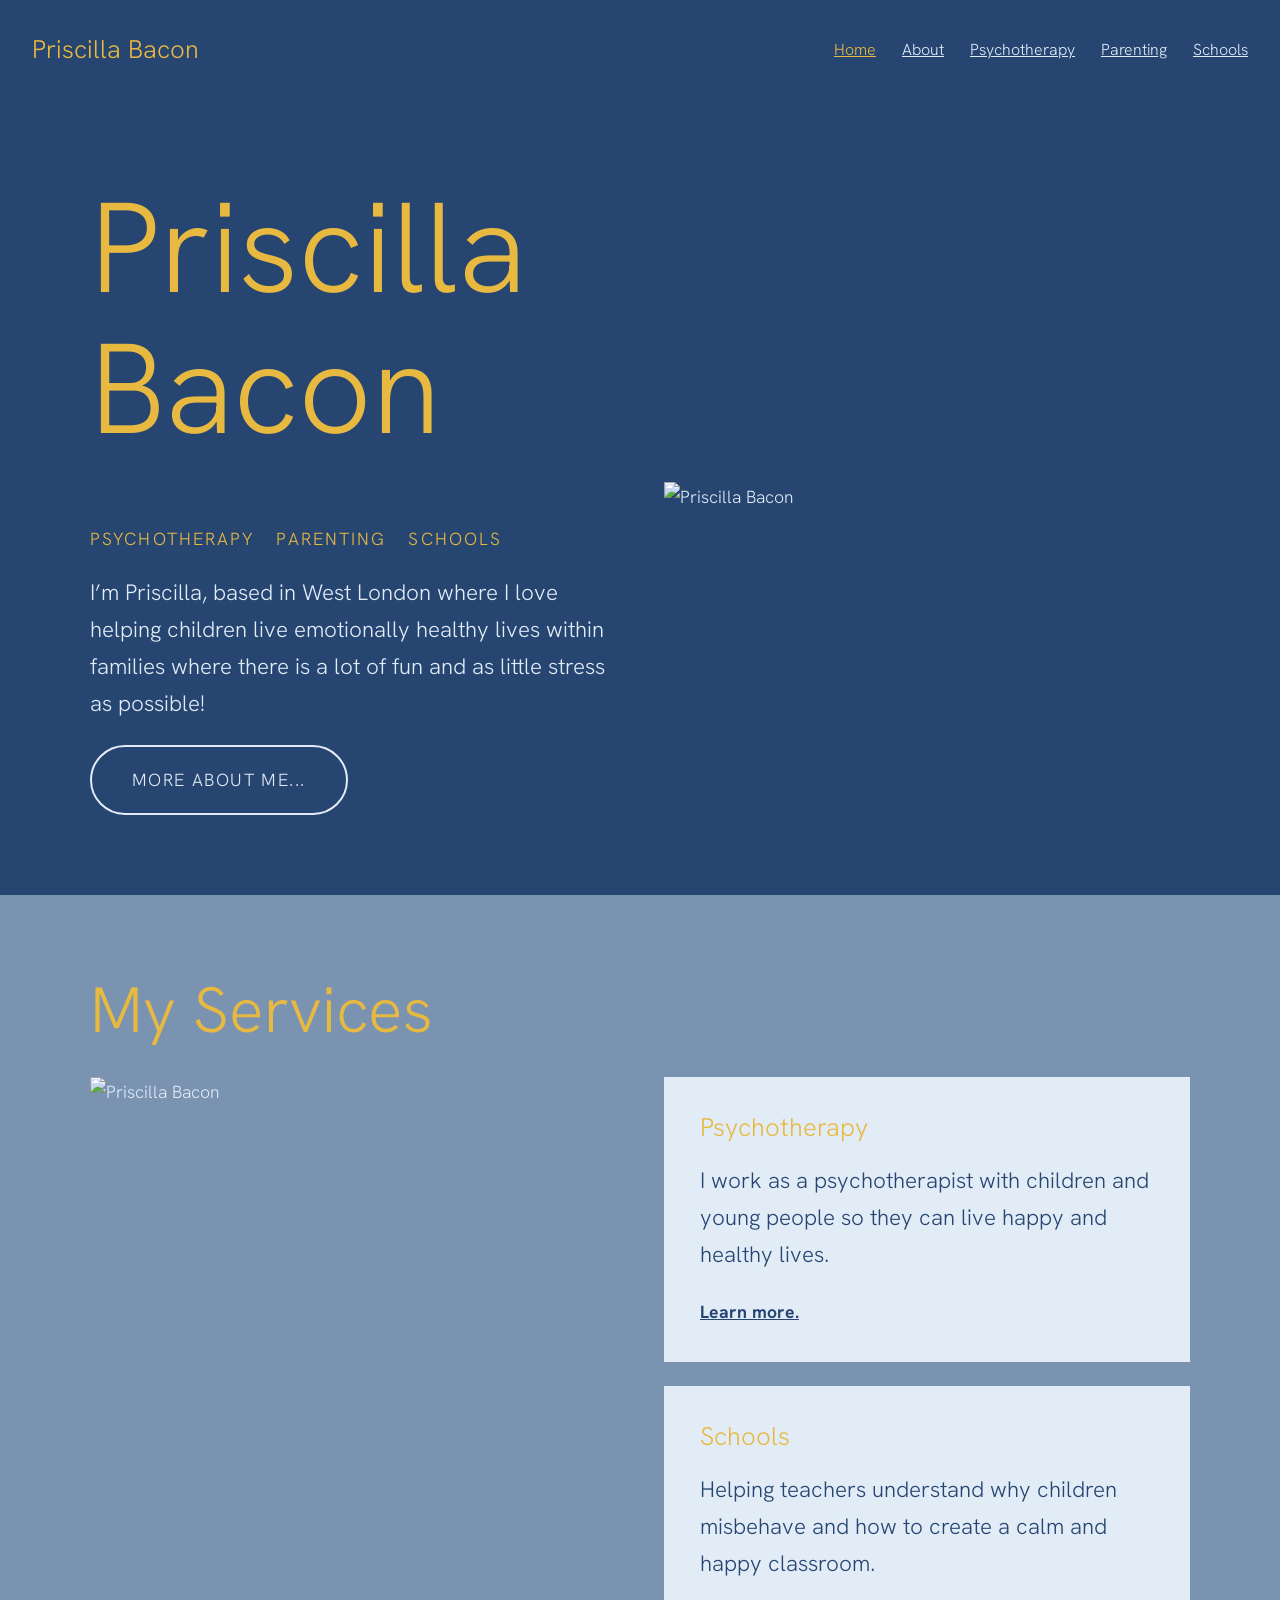
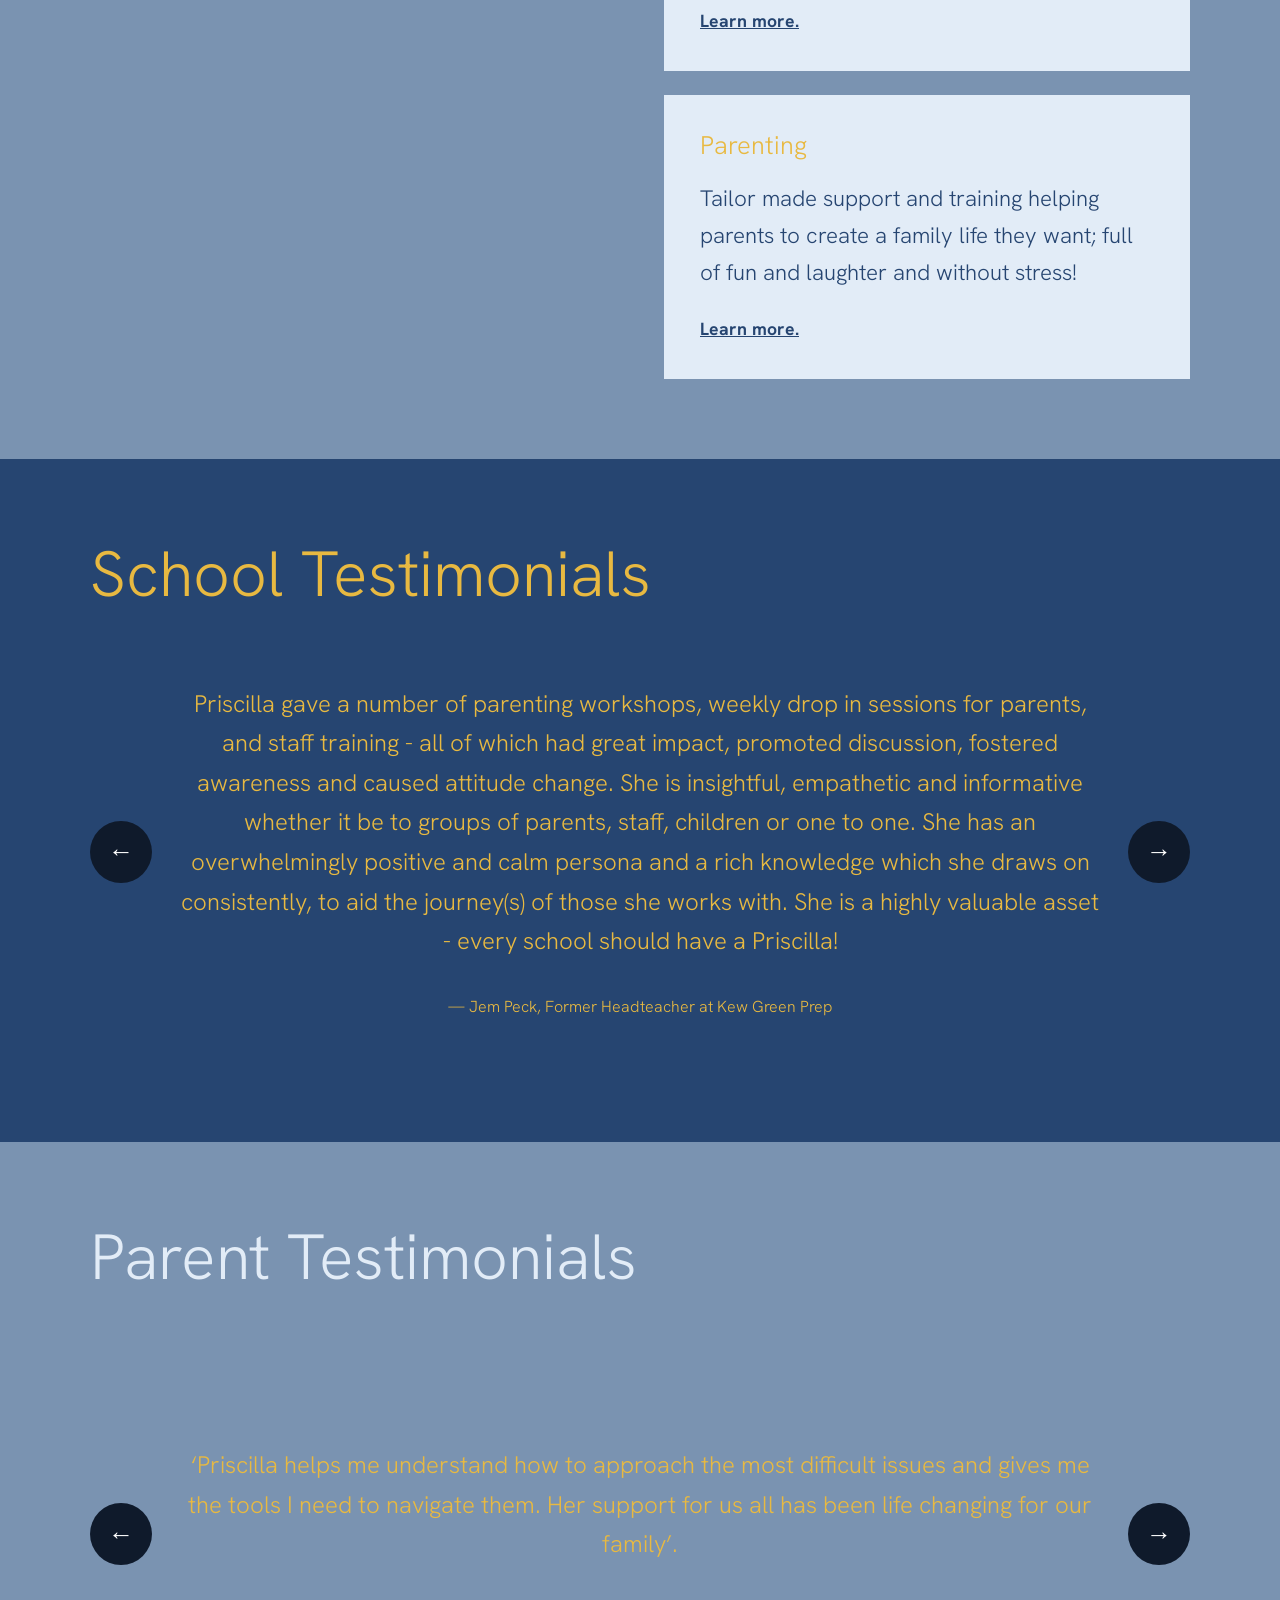
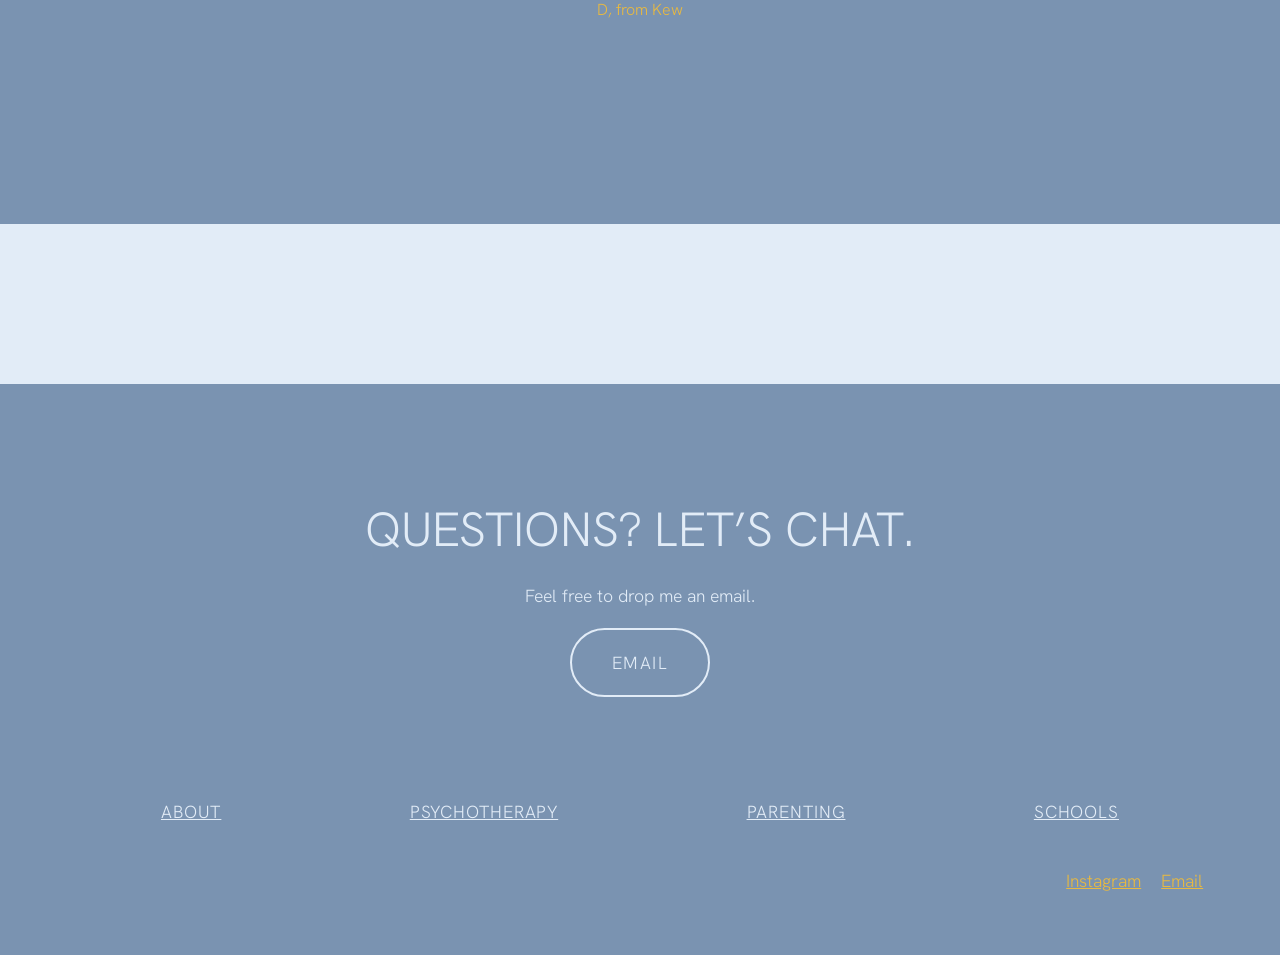
==== index.html @ d5ec3da2 "Add files via upload" ====
<!DOCTYPE html>
<html lang="en-GB">
<head>
<meta charset="utf-8">
<meta name="viewport" content="width=device-width, initial-scale=1">
<title>Home | Priscilla Bacon</title>
<meta name="description" content="Parenting Coach and Child Psychotherapist, working in London and Online">
<link rel="preconnect" href="https://fonts.googleapis.com">
<link href="https://fonts.googleapis.com/css2?family=Hanken+Grotesk:wght@300;400;700&display=swap" rel="stylesheet">
<link rel="stylesheet" href="style.css">
</head>
<body>
<header><a class="logo" href="index.html">Priscilla Bacon</a><nav><a class="active" href="index.html">Home</a><a href="about.html">About</a><a href="psychotherapy.html">Psychotherapy</a><a href="parenting.html">Parenting</a><a href="schools.html">Schools</a></nav></header>
<main>
<section class="band navy"><div class="inner hero">
<div><h1>Priscilla<br>Bacon</h1>
<ul class="tags"><li>PSYCHOTHERAPY</li><li>PARENTING</li><li>SCHOOLS</li></ul>
<p>I&rsquo;m Priscilla, based in West London where I love helping children live emotionally healthy lives within families where there is a lot of fun and as little stress as possible!</p>
<a class="btn" href="about.html">More about me...</a></div>
<img src="images/hero.jpg" alt="Priscilla Bacon"></div></section>
<section class="band slate"><div class="inner">
<h2>My Services</h2>
<div class="hero" style="align-items:start"><img src="images/services.jpg" alt="Priscilla Bacon">
<div class="cards" style="grid-template-columns:1fr">
<div class="card"><h3>Psychotherapy</h3><p>I work as a psychotherapist with children and young people so they can live happy and healthy lives.</p><a href="psychotherapy.html"><b>Learn more.</b></a></div>
<div class="card"><h3>Schools</h3><p>Helping teachers understand why children misbehave and how to create a calm and happy classroom.</p><a href="schools.html"><b>Learn more.</b></a></div>
<div class="card"><h3>Parenting</h3><p>Tailor made support and training helping parents to create a family life they want; full of fun and laughter and without stress!</p><a href="parenting.html"><b>Learn more.</b></a></div>
</div></div></div></section>
<section class="band navy"><div class="inner"><h2>School Testimonials</h2></div><div class="carousel"><button class="arrow prev" aria-label="Previous">&larr;</button><button class="arrow next" aria-label="Next">&rarr;</button>
<div class="slide"><p>Priscilla gave a number of parenting workshops, weekly drop in sessions for parents, and staff training - all of which had great impact, promoted discussion, fostered awareness and caused attitude change. She is insightful, empathetic and informative whether it be to groups of parents, staff, children or one to one. She has an overwhelmingly positive and calm persona and a rich knowledge which she draws on consistently, to aid the journey(s) of those she works with. She is a highly valuable asset - every school should have a Priscilla!</p><cite>&mdash; Jem Peck, Former Headteacher at Kew Green Prep</cite></div>
<div class="slide"><p>&ldquo;The training Priscilla provided was absolutely fantastic. The sessions were full of helpful practical advice, presented incredibly well, and were both engaging and informative. We are so grateful for the generous time given to training our volunteers, and we know that the strategies and tips shared will make a real difference not just for the families we currently support, but for future families as well. The sessions covered a wide range of parenting topics and provided our volunteers with valuable tools to help them in their work. Thank you for this invaluable training!&rdquo;</p><cite>&mdash; Nicky &amp; Vicky, Home-Start Ealing</cite></div>
<div class="slide"><p>Priscilla supported staff and parents at our school through the Wellbeing Service that she built for our community. An important part of the service was helping parents to help their children with their learning experience: emotionally and behaviourally. She also provided systems for outside school behaviour and building strong relationships. The talks Priscilla held at school enabled parents to access support when they needed it most such as; bereavement, family break-ups, sibling squabbles and a lack of self-esteem and confidence. Priscilla supervised a team of therapists who worked 1:1 with our children and she worked with and trained our staff helping them to understand the emotional needs of the children and building healthy classroom behaviour strategies. Our school were introduced to &lsquo;Watch and Wonder&rsquo; empathy and emotional literacy intervention by Priscilla, supporting all the children in our school. Priscilla was a valued member of our team and we miss having her here!</p><cite>&mdash; Phil Bourne, Headteacher at O.L.O.G</cite></div>
<div class="slide"><p>&ldquo;Priscilla Bacon has delivered a series of exceptional parenting workshops at Bute House. Her insightful presentations have provided parents with a valuable understanding of the brain science underlying children&rsquo;s behaviours. Beyond the theoretical framework, Priscilla offers practical tips and strategies that parents can immediately implement to improve interactions with their children. These workshops have fostered a calmer and more positive environment at home, leading to significant improvements in parent-child relationships. Throughout the sessions, Priscilla demonstrates empathy and understanding for the challenges of parenting, creating a supportive and encouraging atmosphere for all participants.&rdquo;</p><cite>Giles Puckle, Senior Deputy Head at Bute House</cite></div>
</div></section>
<section class="band slate"><div class="inner"><h2 style="color:var(--pale)">Parent Testimonials</h2></div><div class="carousel"><button class="arrow prev" aria-label="Previous">&larr;</button><button class="arrow next" aria-label="Next">&rarr;</button>
<div class="slide"><p>&lsquo;Priscilla helps me understand how to approach the most difficult issues and gives me the tools I need to navigate them. Her support for us all has been life changing for our family&rsquo;.</p><cite>D, from Kew</cite></div>
<div class="slide"><p>&lsquo;Priscilla has helped us navigate some really tough times for our boy. Thanks to her expertise, her help and unwavering support we are now better equipped to face the challenges of parenting. Our family is calmer and happier. She was always there to offer support, always went the extra mile with advice and a helping hand.&rsquo;</p><cite>Mr &amp; Mrs H, from Brent</cite></div>
<div class="slide"><p>&lsquo;We found Priscilla from the outset to be completely in tune with our challenges and provided a path for us to navigate over the weeks and months which was super supportive. We learnt to really understand and empathise with our child&rsquo;s feelings and has really improved our relationship with him and his sibling. Our home is so much calmer!&rsquo;</p><cite>TB, from Hampton</cite></div>
<div class="slide"><p>&lsquo;Priscilla helped us understand the impact that a separation can have on a young child and how we, as parents, can both discuss this with our child so we remain consistently firm but kind and open. It was an invaluable time spent with Priscilla that has supported all of us in our new lives.&rsquo;</p><cite>Ms B, from Fulham</cite></div>
<div class="slide"><p>&lsquo;We have loved working with Priscilla. Initially we saw her for Parent Coaching - we learned so much, became so much more aware and she gave us some amazing tips which we put into practice at home and saw really positive change for all the family. Priscilla is now seeing our son who is growing so much in confidence and loves his sessions. She has been fantastic throughout and a huge support to us all!&rsquo;</p><cite>Mr &amp; Mrs P, from Fulham</cite></div>
</div></section>
<section class="band"><div class="inner" style="display:grid;grid-template-columns:repeat(auto-fit,minmax(180px,1fr));gap:10px">
<img src="images/gallery-1.jpg" alt=""><img src="images/gallery-2.png" alt=""><img src="images/gallery-3.jpg" alt=""><img src="images/gallery-4.png" alt=""><img src="images/gallery-5.jpg" alt=""></div></section>
</main>
<section class="cta">
<h2>Questions? Let&rsquo;s chat.</h2>
<p>Feel free to drop me an email.</p>
<a class="btn" href="mailto:priscilla@priscillabacon.com">Email</a>
<div class="foot-links"><a href="about.html">About</a><a href="psychotherapy.html">Psychotherapy</a><a href="parenting.html">Parenting</a><a href="schools.html">Schools</a></div>
<div class="social"><a href="https://www.instagram.com/passionate_about_parenting/">Instagram</a><a href="mailto:priscilla@priscillabacon.com">Email</a></div>
</section>
<script src="script.js"></script>
</body>
</html>
---- style.css ----
:root{--navy:#264571;--gold:#E8B941;--pale:#E2ECF7;--slate:#7A93B1;--ink:#0F1A2B}
*{box-sizing:border-box}
html{scroll-behavior:smooth}
body{margin:0;font-family:"Hanken Grotesk","DM Sans","Helvetica Neue",Arial,sans-serif;font-weight:300;color:var(--navy);background:var(--pale);line-height:1.65;font-size:1.1rem}
h1,h2,h3{font-weight:300;line-height:1.1;color:var(--gold);margin:0 0 .5em}
h1{font-size:clamp(3rem,10vw,8rem)}
h2{font-size:clamp(2rem,5vw,4rem)}
h3{font-size:1.6rem}
a{color:var(--navy)}
img{max-width:100%;display:block}
header{display:flex;justify-content:space-between;align-items:center;flex-wrap:wrap;gap:12px;padding:28px 32px;background:var(--navy)}
.logo{font-size:1.6rem;text-decoration:none;color:var(--gold)}
nav a{margin-left:26px;color:var(--pale);font-size:1rem}
nav a.active,nav a:hover{color:var(--gold)}
.band{padding:80px 6vw}
.navy{background:var(--navy);color:var(--pale)}
.slate{background:var(--slate);color:var(--pale)}
.navy a{color:var(--pale)}
.inner{max-width:1100px;margin:0 auto}
.page-title{background:var(--navy);text-align:center;padding:100px 6vw}
.page-title h1{margin:0}
.hero{display:grid;grid-template-columns:1fr 1fr;gap:48px;align-items:center}
.hero p{font-size:1.4rem}
.tags{list-style:none;padding:0;display:flex;gap:22px;flex-wrap:wrap;letter-spacing:.12em;color:var(--gold)}
.btn{display:inline-block;padding:18px 40px;border:2px solid currentColor;border-radius:60px;text-decoration:none;letter-spacing:.08em;text-transform:uppercase}
.btn:hover{background:var(--gold);color:var(--navy);border-color:var(--gold)}
.cards{display:grid;grid-template-columns:repeat(auto-fit,minmax(240px,1fr));gap:24px}
.card{background:var(--pale);padding:36px;color:var(--navy)}
.card h3{color:var(--gold)}
.feature{display:grid;grid-template-columns:1fr 1fr;gap:0;align-items:start;max-width:1100px;margin:0 auto 60px}
.feature .box{background:var(--pale);padding:48px;color:var(--navy);position:relative;z-index:1}
.feature.rev .box{order:2}
.feature img{width:100%}
.feature ul{padding-left:1.2em}
.topics{display:flex;flex-wrap:wrap;gap:12px;padding:0;list-style:none}
.topics li{border:1px solid var(--navy);border-radius:30px;padding:6px 18px;font-size:.95rem}
.ticker{overflow:hidden;white-space:nowrap;color:var(--gold);font-size:1.8rem;padding:30px 0;background:var(--slate)}
.ticker span{display:inline-block;padding-left:100%;animation:tick 25s linear infinite}
@keyframes tick{to{transform:translateX(-100%)}}
.carousel{position:relative;max-width:1100px;margin:0 auto;padding:0 90px;min-height:420px;display:flex;align-items:center}
.slide{display:none;text-align:center;color:var(--gold);width:100%}
.slide.on{display:block}
.slide p{font-size:1.5rem;margin:0 0 30px}
.slide cite{font-style:normal;font-size:1rem}
.arrow{position:absolute;top:50%;transform:translateY(-50%);width:62px;height:62px;border-radius:50%;border:0;background:var(--ink);color:#fff;font-size:1.6rem;cursor:pointer}
.arrow.prev{left:0}.arrow.next{right:0}
.about-head{position:relative;max-width:900px;margin:0 auto 60px}
.about-head:before{content:"";position:absolute;left:-90px;top:-50px;width:210px;height:210px;border-radius:50%;background:var(--gold)}
.about-head h2{position:relative;color:var(--navy);margin:0}
.cred{text-align:center;margin:0 auto 70px;max-width:800px}
.cred h4{font-size:1.2rem;font-weight:700;margin:0 0 12px}
.cred p{margin:6px 0}
.cta{text-align:center;background:var(--slate);color:var(--pale);padding:120px 6vw 60px}
.cta h2{color:var(--pale);font-size:clamp(1.8rem,4vw,3rem);text-transform:uppercase}
.cta .btn{color:var(--pale)}
.foot-links{display:flex;justify-content:space-around;flex-wrap:wrap;gap:20px;margin-top:100px}
.foot-links a{color:var(--pale);text-transform:uppercase;letter-spacing:.05em}
.social{text-align:right;margin-top:40px}
.social a{color:var(--gold);margin-left:20px}
@media(max-width:800px){.hero,.feature{grid-template-columns:1fr}.feature.rev .box{order:0}.carousel{padding:0 10px 90px}.arrow{top:auto;bottom:0;transform:none}.arrow.prev{left:calc(50% - 75px)}.arrow.next{right:calc(50% - 75px)}.about-head:before{left:-20px;width:140px;height:140px}}
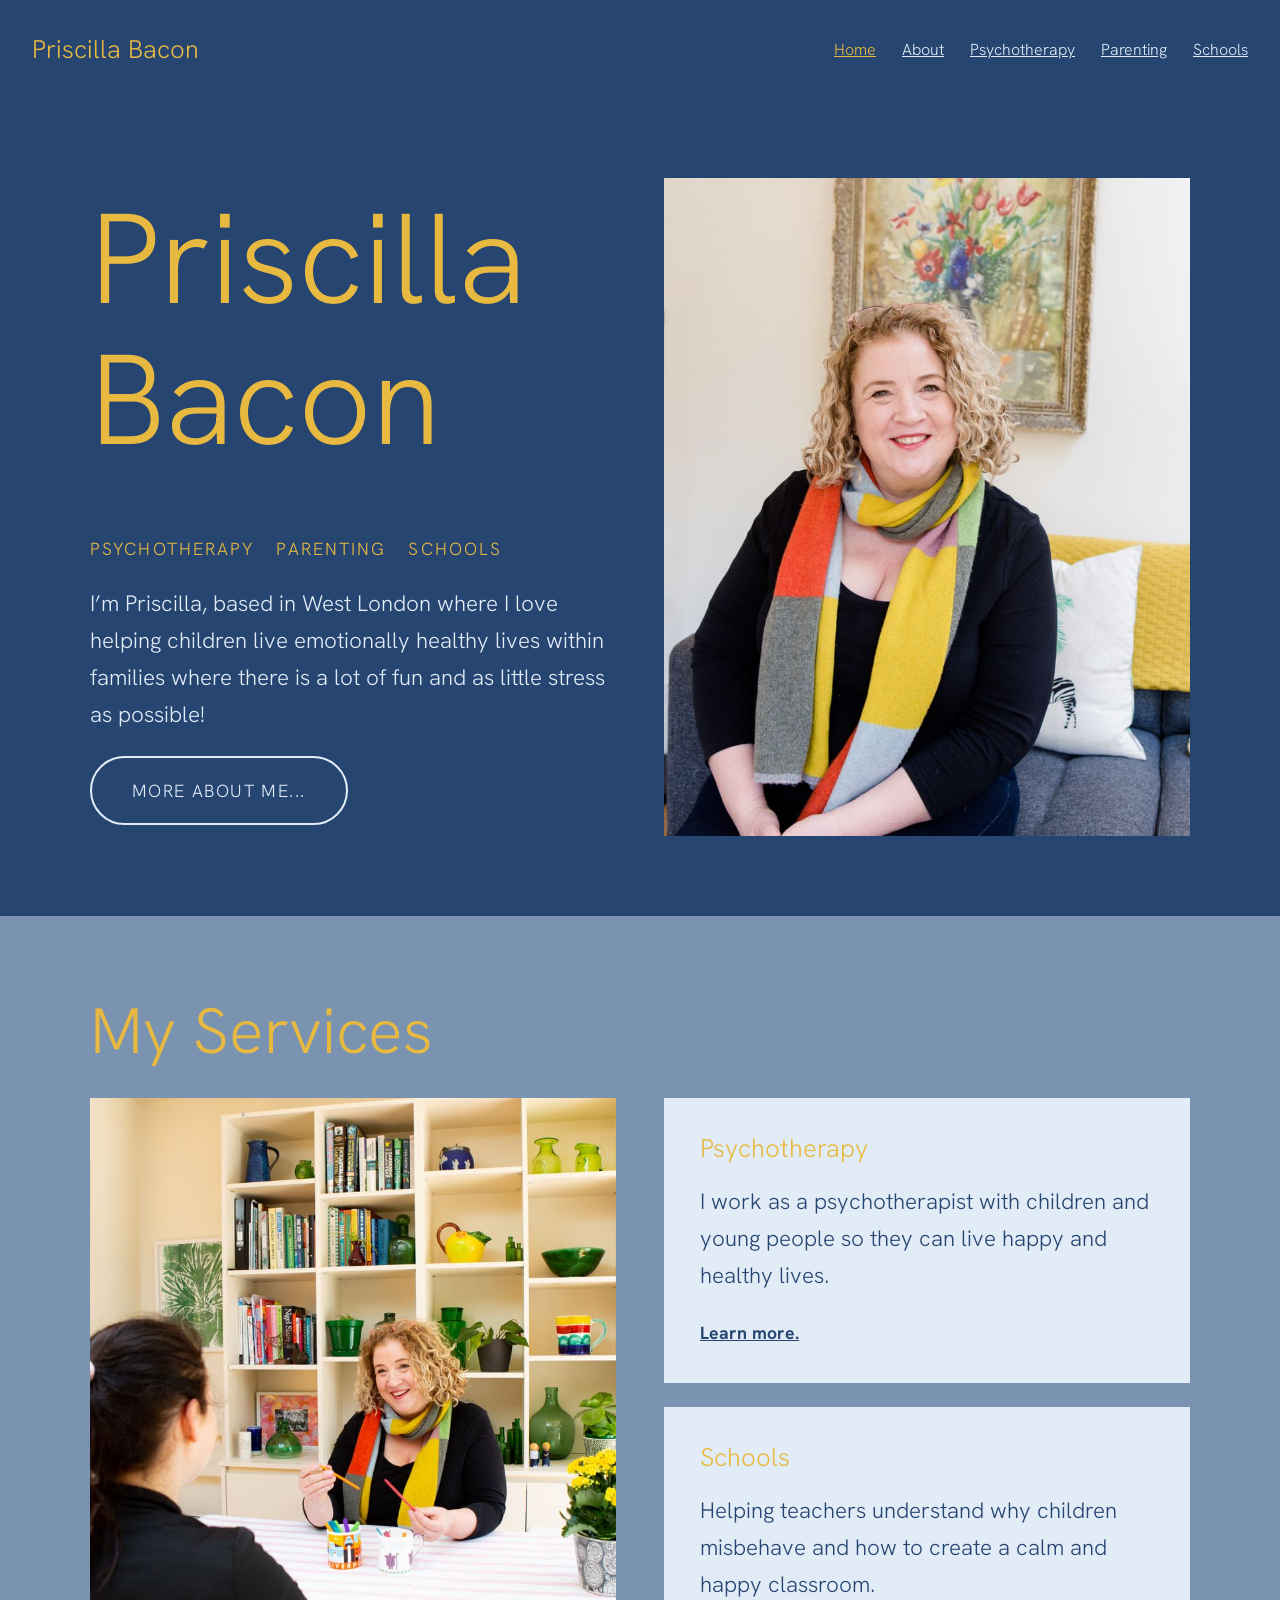
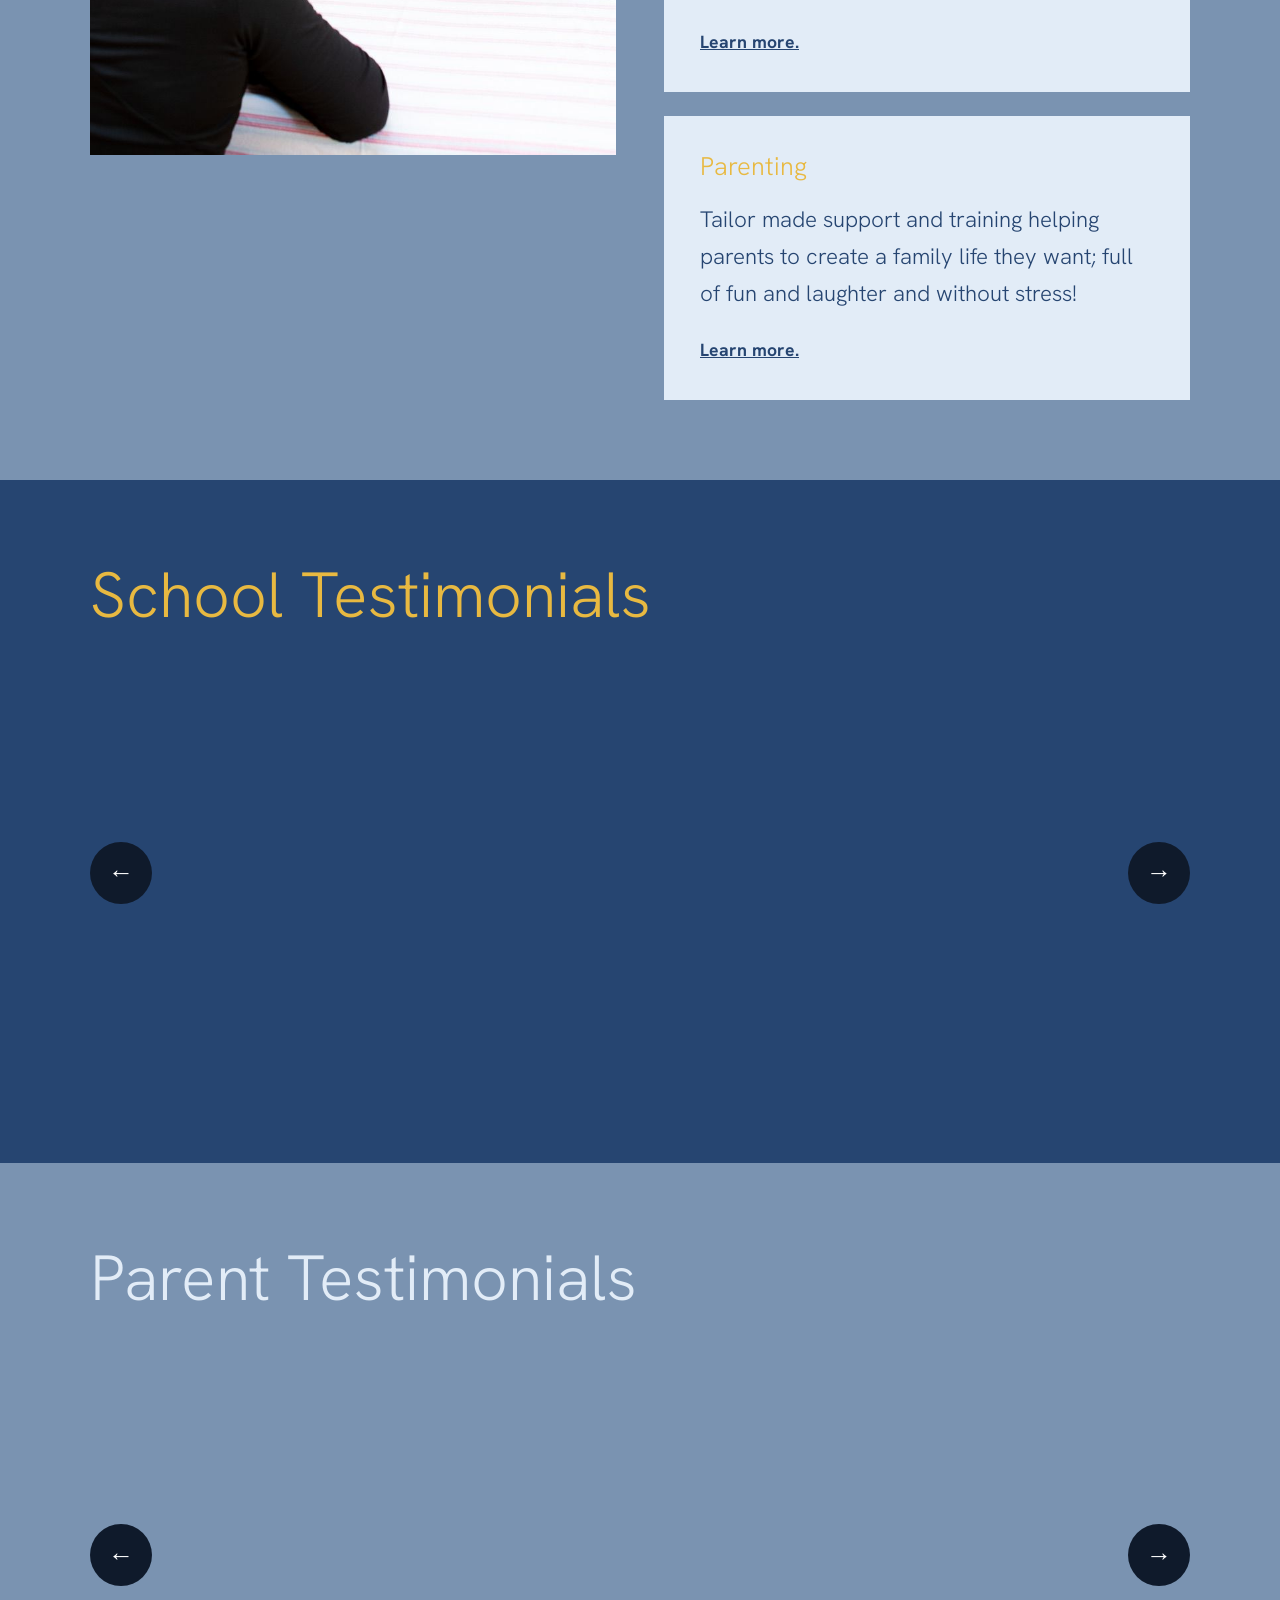
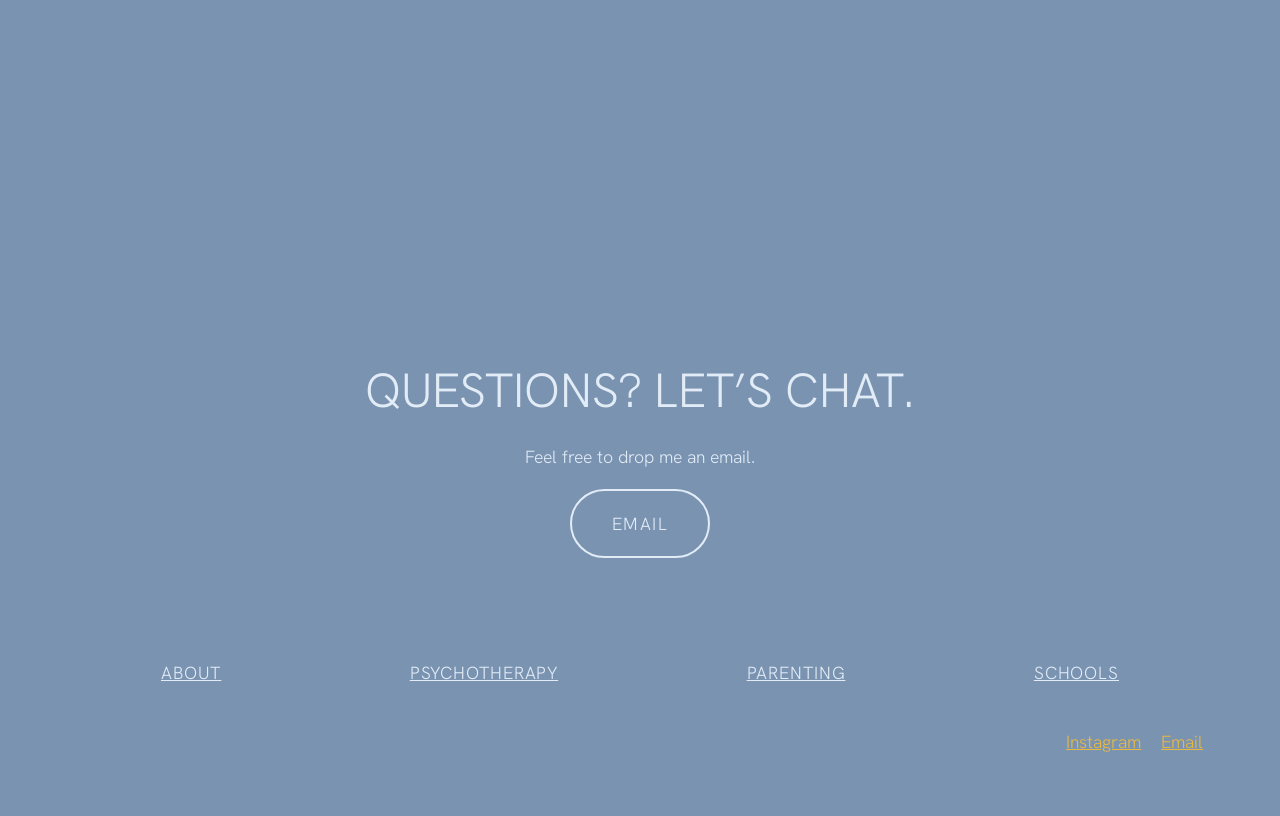
==== commit 4bd2df3f: "Add files via upload" ====
--- a/index.html
+++ b/index.html
@@ -7,6 +7,8 @@
 <meta name="description" content="Parenting Coach and Child Psychotherapist, working in London and Online">
 <link rel="preconnect" href="https://fonts.googleapis.com">
 <link href="https://fonts.googleapis.com/css2?family=Hanken+Grotesk:wght@300;400;700&display=swap" rel="stylesheet">
+<link rel="icon" type="image/png" href="favicondarkpriscilla.png" media="(prefers-color-scheme: light)">
+<link rel="icon" type="image/png" href="faviconlightpriscilla.png" media="(prefers-color-scheme: dark)">
 <link rel="stylesheet" href="style.css">
 </head>
 <body>
@@ -17,10 +19,10 @@
 <ul class="tags"><li>PSYCHOTHERAPY</li><li>PARENTING</li><li>SCHOOLS</li></ul>
 <p>I&rsquo;m Priscilla, based in West London where I love helping children live emotionally healthy lives within families where there is a lot of fun and as little stress as possible!</p>
 <a class="btn" href="about.html">More about me...</a></div>
-<img src="images/hero.jpg" alt="Priscilla Bacon"></div></section>
+<img src="hero.jpg" alt="Priscilla Bacon"></div></section>
 <section class="band slate"><div class="inner">
 <h2>My Services</h2>
-<div class="hero" style="align-items:start"><img src="images/services.jpg" alt="Priscilla Bacon">
+<div class="hero" style="align-items:start"><img src="services.jpg" alt="Priscilla Bacon">
 <div class="cards" style="grid-template-columns:1fr">
 <div class="card"><h3>Psychotherapy</h3><p>I work as a psychotherapist with children and young people so they can live happy and healthy lives.</p><a href="psychotherapy.html"><b>Learn more.</b></a></div>
 <div class="card"><h3>Schools</h3><p>Helping teachers understand why children misbehave and how to create a calm and happy classroom.</p><a href="schools.html"><b>Learn more.</b></a></div>
@@ -39,8 +41,6 @@
 <div class="slide"><p>&lsquo;Priscilla helped us understand the impact that a separation can have on a young child and how we, as parents, can both discuss this with our child so we remain consistently firm but kind and open. It was an invaluable time spent with Priscilla that has supported all of us in our new lives.&rsquo;</p><cite>Ms B, from Fulham</cite></div>
 <div class="slide"><p>&lsquo;We have loved working with Priscilla. Initially we saw her for Parent Coaching - we learned so much, became so much more aware and she gave us some amazing tips which we put into practice at home and saw really positive change for all the family. Priscilla is now seeing our son who is growing so much in confidence and loves his sessions. She has been fantastic throughout and a huge support to us all!&rsquo;</p><cite>Mr &amp; Mrs P, from Fulham</cite></div>
 </div></section>
-<section class="band"><div class="inner" style="display:grid;grid-template-columns:repeat(auto-fit,minmax(180px,1fr));gap:10px">
-<img src="images/gallery-1.jpg" alt=""><img src="images/gallery-2.png" alt=""><img src="images/gallery-3.jpg" alt=""><img src="images/gallery-4.png" alt=""><img src="images/gallery-5.jpg" alt=""></div></section>
 </main>
 <section class="cta">
 <h2>Questions? Let&rsquo;s chat.</h2>
--- a/style.css
+++ b/style.css
@@ -30,6 +30,7 @@
 .feature{display:grid;grid-template-columns:1fr 1fr;gap:0;align-items:start;max-width:1100px;margin:0 auto 60px}
 .feature .box{background:var(--pale);padding:48px;color:var(--navy);position:relative;z-index:1}
 .feature.rev .box{order:2}
+.feature.solo{grid-template-columns:1fr;max-width:800px}
 .feature img{width:100%}
 .feature ul{padding-left:1.2em}
 .topics{display:flex;flex-wrap:wrap;gap:12px;padding:0;list-style:none}
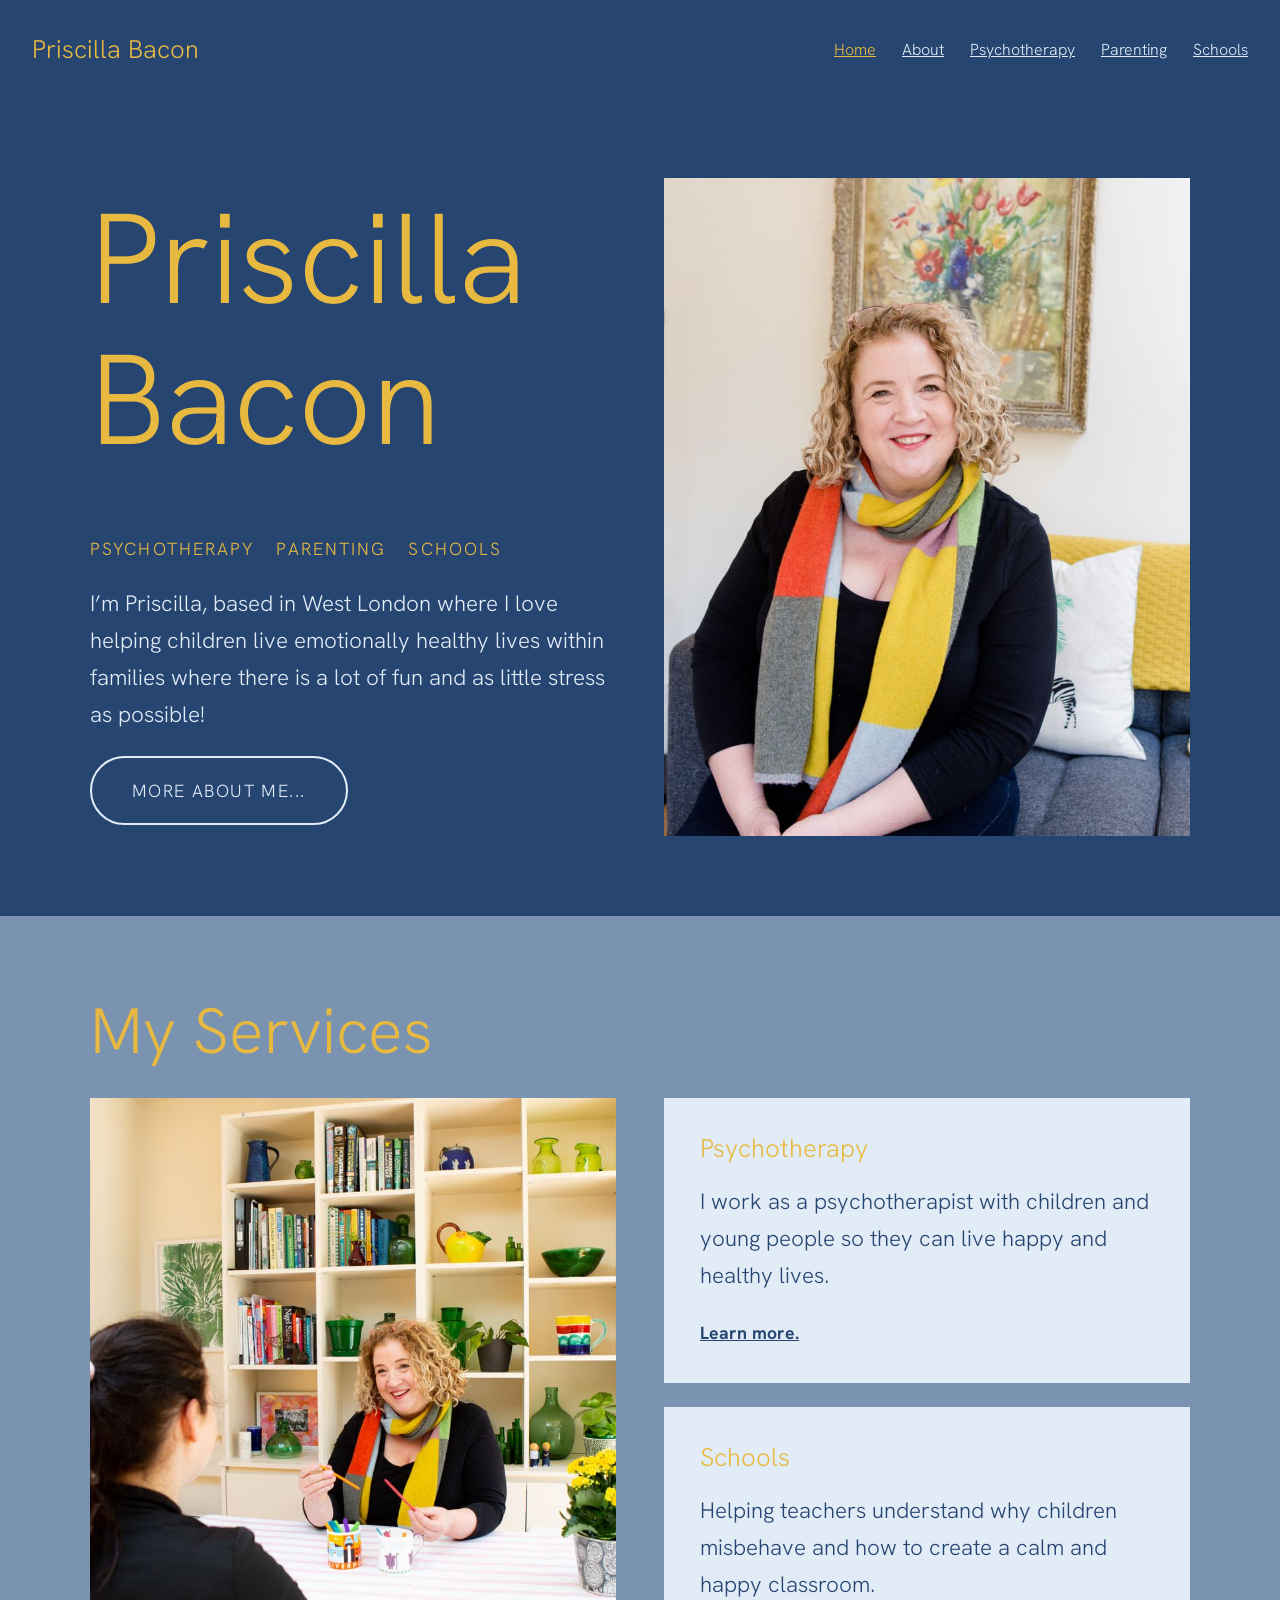
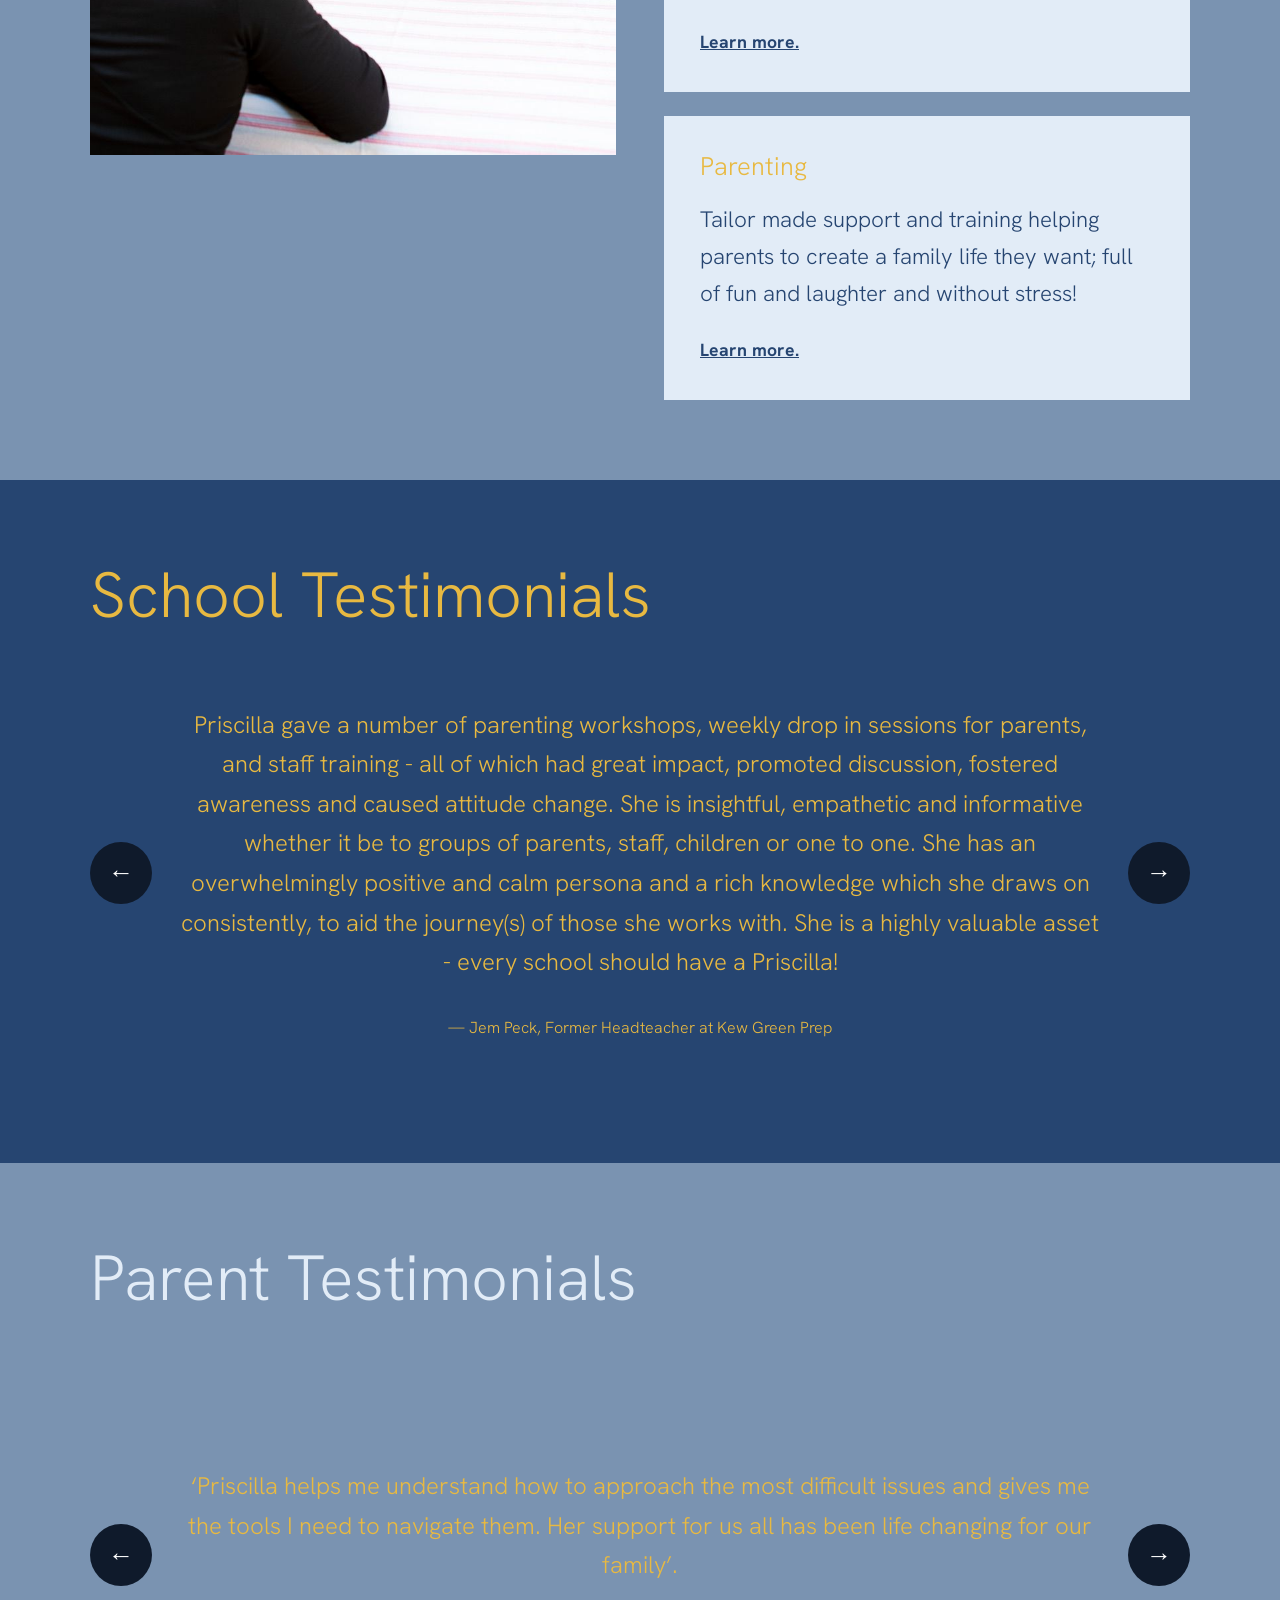
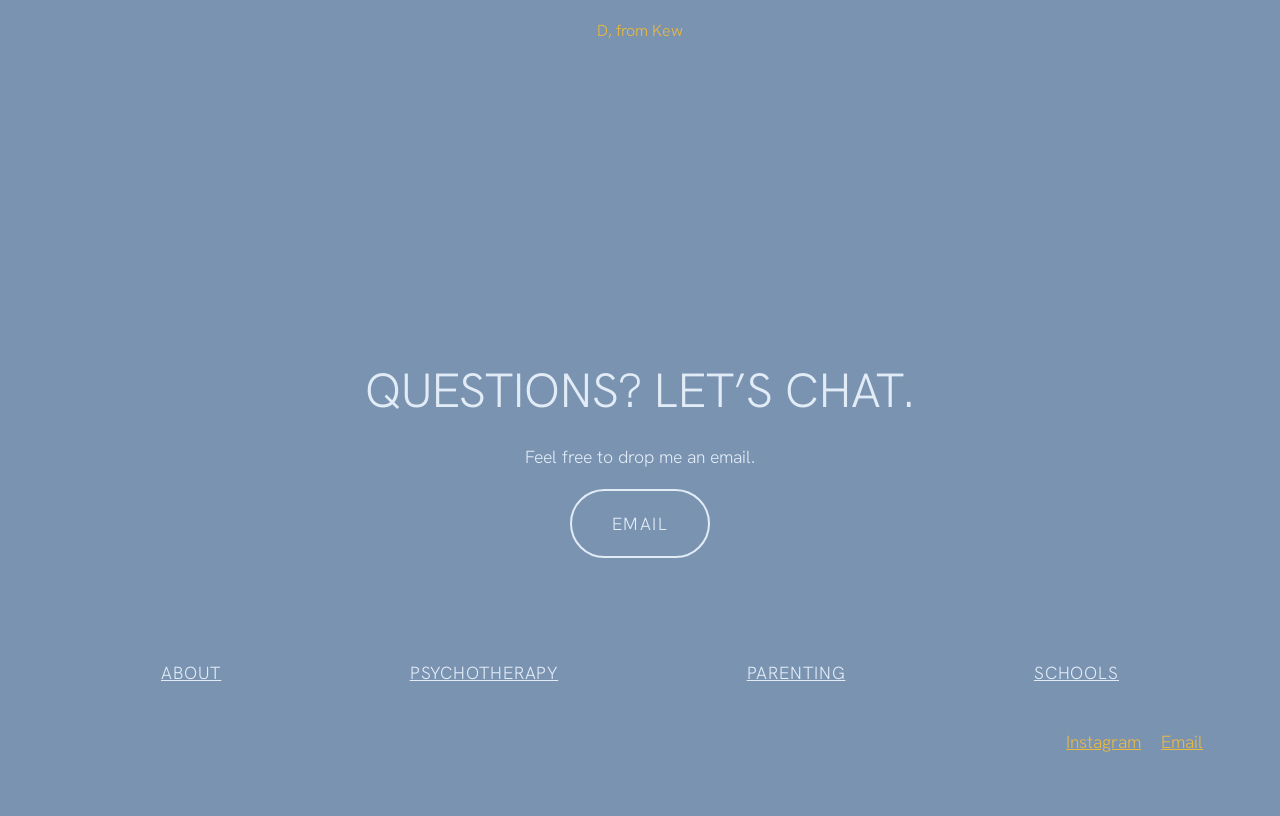
==== commit aaab67cc: "Add files via upload" ====
--- a/index.html
+++ b/index.html
@@ -49,6 +49,16 @@
 <div class="foot-links"><a href="about.html">About</a><a href="psychotherapy.html">Psychotherapy</a><a href="parenting.html">Parenting</a><a href="schools.html">Schools</a></div>
 <div class="social"><a href="https://www.instagram.com/passionate_about_parenting/">Instagram</a><a href="mailto:priscilla@priscillabacon.com">Email</a></div>
 </section>
-<script src="script.js"></script>
+<script>
+document.querySelectorAll('.carousel').forEach(function(c){
+  var s=c.querySelectorAll('.slide'),i=0;
+  if(!s.length)return;
+  function show(n){s[i].classList.remove('on');i=(n+s.length)%s.length;s[i].classList.add('on');}
+  c.querySelector('.prev').onclick=function(){show(i-1)};
+  c.querySelector('.next').onclick=function(){show(i+1)};
+  s[0].classList.add('on');
+});
+document.documentElement.classList.add('js');
+</script>
 </body>
 </html>
--- a/style.css
+++ b/style.css
@@ -39,8 +39,12 @@
 .ticker span{display:inline-block;padding-left:100%;animation:tick 25s linear infinite}
 @keyframes tick{to{transform:translateX(-100%)}}
 .carousel{position:relative;max-width:1100px;margin:0 auto;padding:0 90px;min-height:420px;display:flex;align-items:center}
-.slide{display:none;text-align:center;color:var(--gold);width:100%}
-.slide.on{display:block}
+.slide{text-align:center;color:var(--gold);width:100%}
+.slide{margin-bottom:40px}
+.js .slide{display:none;margin-bottom:0}
+.js .slide.on{display:block}
+.arrow{display:none}
+.js .arrow{display:block}
 .slide p{font-size:1.5rem;margin:0 0 30px}
 .slide cite{font-style:normal;font-size:1rem}
 .arrow{position:absolute;top:50%;transform:translateY(-50%);width:62px;height:62px;border-radius:50%;border:0;background:var(--ink);color:#fff;font-size:1.6rem;cursor:pointer}
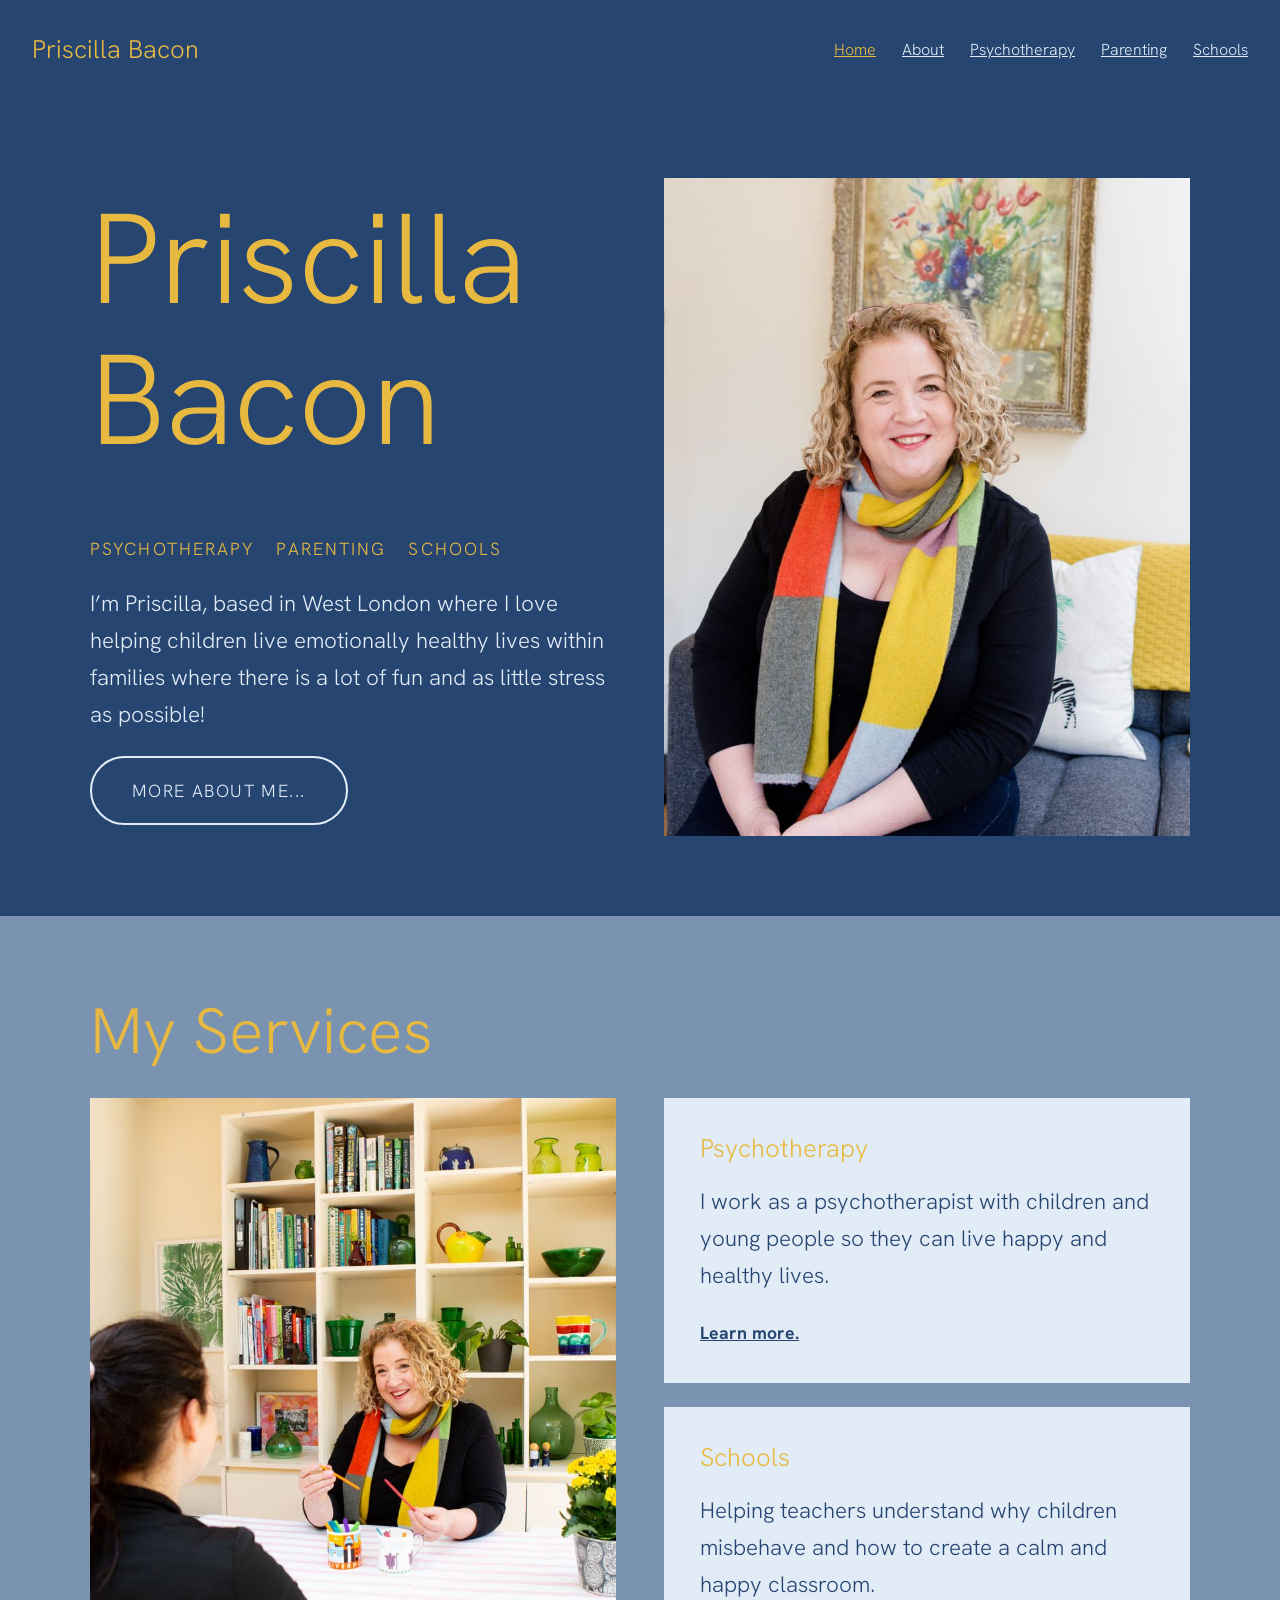
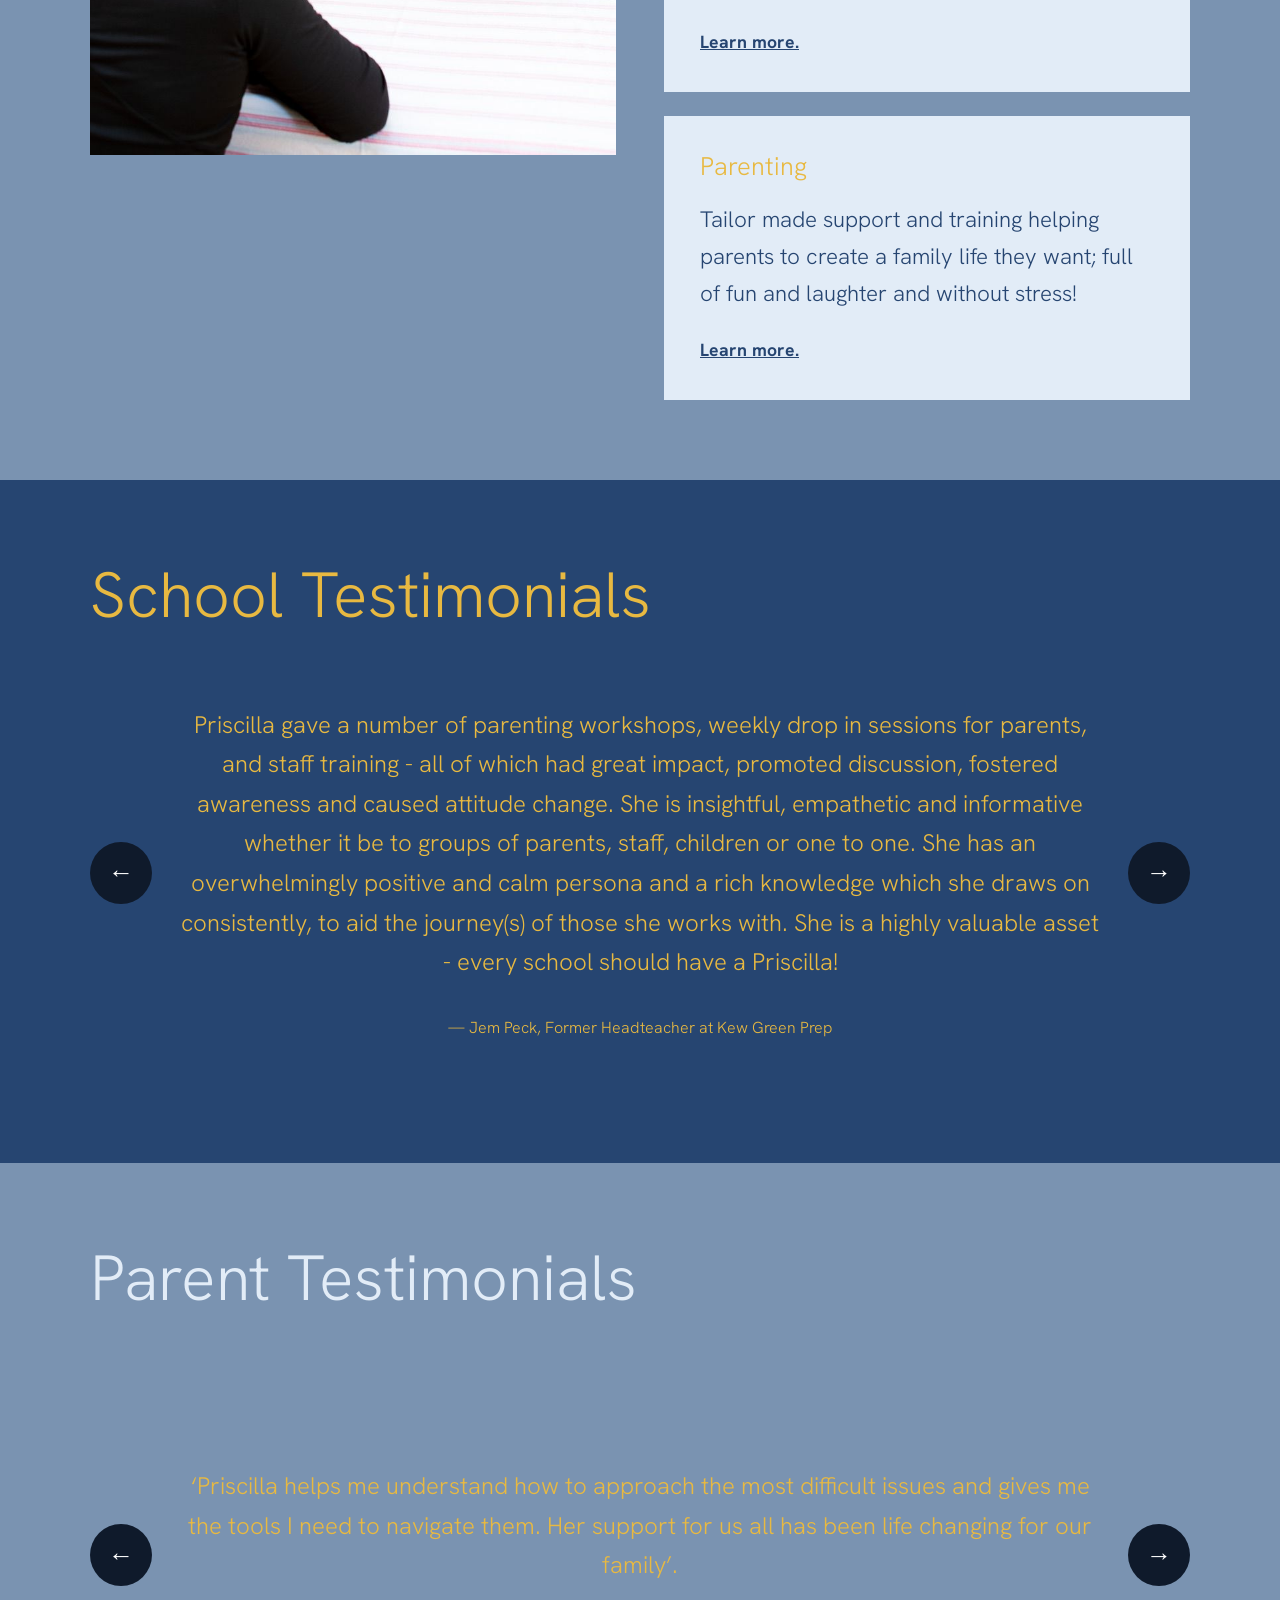
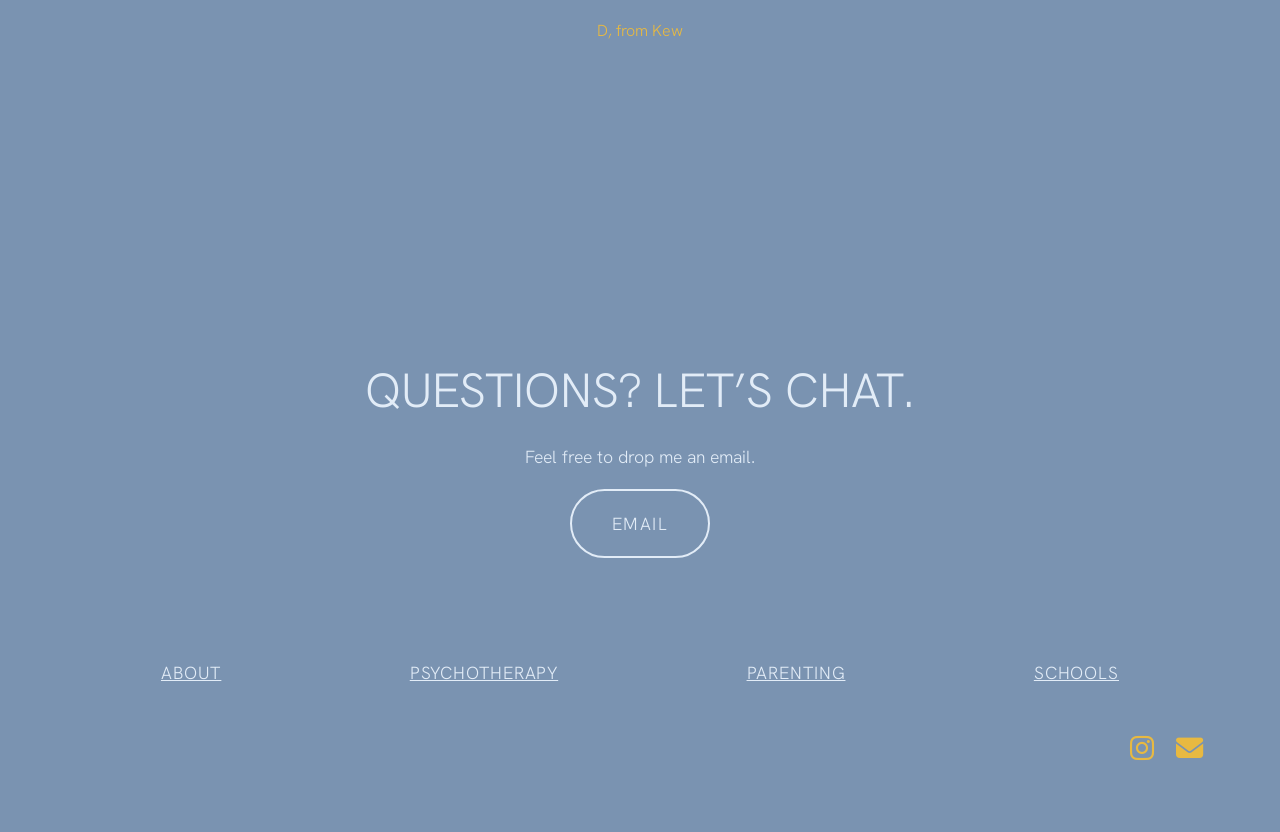
==== commit bf3e761e: "instagram and email links from text to icons" ====
--- a/index.html
+++ b/index.html
@@ -3,12 +3,55 @@
 <head>
 <meta charset="utf-8">
 <meta name="viewport" content="width=device-width, initial-scale=1">
-<title>Home | Priscilla Bacon</title>
-<meta name="description" content="Parenting Coach and Child Psychotherapist, working in London and Online">
+<title>Child Psychotherapist &amp; Parenting Coach in West London | Priscilla Bacon</title>
+<meta name="description" content="Priscilla Bacon is a child psychotherapist and parenting coach in West London and online, helping children, families and schools live calmer, happier lives.">
+<link rel="canonical" href="https://www.priscillabacon.com/">
+<meta property="og:type" content="website">
+<meta property="og:site_name" content="Priscilla Bacon">
+<meta property="og:title" content="Child Psychotherapist &amp; Parenting Coach in West London | Priscilla Bacon">
+<meta property="og:description" content="Priscilla Bacon is a child psychotherapist and parenting coach in West London and online, helping children, families and schools live calmer, happier lives.">
+<meta property="og:url" content="https://www.priscillabacon.com/">
+<meta property="og:image" content="https://www.priscillabacon.com/hero.jpg">
+<meta property="og:locale" content="en_GB">
+<meta name="twitter:card" content="summary_large_image">
+<script type="application/ld+json">
+{
+ "@context": "https://schema.org",
+ "@type": "ProfessionalService",
+ "name": "Priscilla Bacon",
+ "description": "Child psychotherapist and parenting coach in West London and online.",
+ "url": "https://www.priscillabacon.com/",
+ "email": "mailto:priscilla@priscillabacon.com",
+ "image": "https://www.priscillabacon.com/hero.jpg",
+ "areaServed": [
+  "West London",
+  "Online"
+ ],
+ "founder": {
+  "@type": "Person",
+  "name": "Priscilla Bacon",
+  "jobTitle": "Integrative Child Psychotherapist and Parenting Coach",
+  "memberOf": [
+   {
+    "@type": "Organization",
+    "name": "UKCP"
+   },
+   {
+    "@type": "Organization",
+    "name": "BACP"
+   }
+  ]
+ },
+ "sameAs": [
+  "https://www.instagram.com/passionate_about_parenting/"
+ ]
+}
+</script>
 <link rel="preconnect" href="https://fonts.googleapis.com">
 <link href="https://fonts.googleapis.com/css2?family=Hanken+Grotesk:wght@300;400;700&display=swap" rel="stylesheet">
 <link rel="icon" type="image/png" href="favicondarkpriscilla.png" media="(prefers-color-scheme: light)">
 <link rel="icon" type="image/png" href="faviconlightpriscilla.png" media="(prefers-color-scheme: dark)">
+<link rel="stylesheet" href="https://cdnjs.cloudflare.com/ajax/libs/font-awesome/6.5.2/css/all.min.css">
 <link rel="stylesheet" href="style.css">
 </head>
 <body>
@@ -19,10 +62,10 @@
 <ul class="tags"><li>PSYCHOTHERAPY</li><li>PARENTING</li><li>SCHOOLS</li></ul>
 <p>I&rsquo;m Priscilla, based in West London where I love helping children live emotionally healthy lives within families where there is a lot of fun and as little stress as possible!</p>
 <a class="btn" href="about.html">More about me...</a></div>
-<img src="hero.jpg" alt="Priscilla Bacon"></div></section>
+<img src="hero.jpg" alt="Priscilla Bacon, child psychotherapist and parenting coach" width="793" height="991"></div></section>
 <section class="band slate"><div class="inner">
 <h2>My Services</h2>
-<div class="hero" style="align-items:start"><img src="services.jpg" alt="Priscilla Bacon">
+<div class="hero" style="align-items:start"><img src="services.jpg" alt="Priscilla Bacon in a session at her table" width="793" height="991" loading="lazy">
 <div class="cards" style="grid-template-columns:1fr">
 <div class="card"><h3>Psychotherapy</h3><p>I work as a psychotherapist with children and young people so they can live happy and healthy lives.</p><a href="psychotherapy.html"><b>Learn more.</b></a></div>
 <div class="card"><h3>Schools</h3><p>Helping teachers understand why children misbehave and how to create a calm and happy classroom.</p><a href="schools.html"><b>Learn more.</b></a></div>
@@ -47,18 +90,20 @@
 <p>Feel free to drop me an email.</p>
 <a class="btn" href="mailto:priscilla@priscillabacon.com">Email</a>
 <div class="foot-links"><a href="about.html">About</a><a href="psychotherapy.html">Psychotherapy</a><a href="parenting.html">Parenting</a><a href="schools.html">Schools</a></div>
-<div class="social"><a href="https://www.instagram.com/passionate_about_parenting/">Instagram</a><a href="mailto:priscilla@priscillabacon.com">Email</a></div>
+<div class="social"><a href="https://www.instagram.com/passionate_about_parenting/" aria-label="Instagram" title="Instagram"><i class="fa-brands fa-instagram" aria-hidden="true"></i></a><a href="mailto:priscilla@priscillabacon.com" aria-label="Email" title="Email"><i class="fa-solid fa-envelope" aria-hidden="true"></i></a></div>
 </section>
 <script>
 document.querySelectorAll('.carousel').forEach(function(c){
   var s=c.querySelectorAll('.slide'),i=0;
   if(!s.length)return;
-  function show(n){s[i].classList.remove('on');i=(n+s.length)%s.length;s[i].classList.add('on');}
+  function show(n){
+    i=(n+s.length)%s.length;
+    for(var k=0;k<s.length;k++){s[k].style.display=(k===i)?'block':'none';}
+  }
   c.querySelector('.prev').onclick=function(){show(i-1)};
   c.querySelector('.next').onclick=function(){show(i+1)};
-  s[0].classList.add('on');
+  show(0);
 });
-document.documentElement.classList.add('js');
 </script>
 </body>
 </html>
--- a/style.css
+++ b/style.css
@@ -7,7 +7,7 @@
 h2{font-size:clamp(2rem,5vw,4rem)}
 h3{font-size:1.6rem}
 a{color:var(--navy)}
-img{max-width:100%;display:block}
+img{max-width:100%;height:auto;display:block}
 header{display:flex;justify-content:space-between;align-items:center;flex-wrap:wrap;gap:12px;padding:28px 32px;background:var(--navy)}
 .logo{font-size:1.6rem;text-decoration:none;color:var(--gold)}
 nav a{margin-left:26px;color:var(--pale);font-size:1rem}
@@ -40,11 +40,6 @@
 @keyframes tick{to{transform:translateX(-100%)}}
 .carousel{position:relative;max-width:1100px;margin:0 auto;padding:0 90px;min-height:420px;display:flex;align-items:center}
 .slide{text-align:center;color:var(--gold);width:100%}
-.slide{margin-bottom:40px}
-.js .slide{display:none;margin-bottom:0}
-.js .slide.on{display:block}
-.arrow{display:none}
-.js .arrow{display:block}
 .slide p{font-size:1.5rem;margin:0 0 30px}
 .slide cite{font-style:normal;font-size:1rem}
 .arrow{position:absolute;top:50%;transform:translateY(-50%);width:62px;height:62px;border-radius:50%;border:0;background:var(--ink);color:#fff;font-size:1.6rem;cursor:pointer}
@@ -61,5 +56,6 @@
 .foot-links{display:flex;justify-content:space-around;flex-wrap:wrap;gap:20px;margin-top:100px}
 .foot-links a{color:var(--pale);text-transform:uppercase;letter-spacing:.05em}
 .social{text-align:right;margin-top:40px}
-.social a{color:var(--gold);margin-left:20px}
+.social a{color:var(--gold);margin-left:22px;font-size:1.7rem;text-decoration:none;display:inline-block;transition:transform .15s}
+.social a:hover{transform:scale(1.12)}
 @media(max-width:800px){.hero,.feature{grid-template-columns:1fr}.feature.rev .box{order:0}.carousel{padding:0 10px 90px}.arrow{top:auto;bottom:0;transform:none}.arrow.prev{left:calc(50% - 75px)}.arrow.next{right:calc(50% - 75px)}.about-head:before{left:-20px;width:140px;height:140px}}
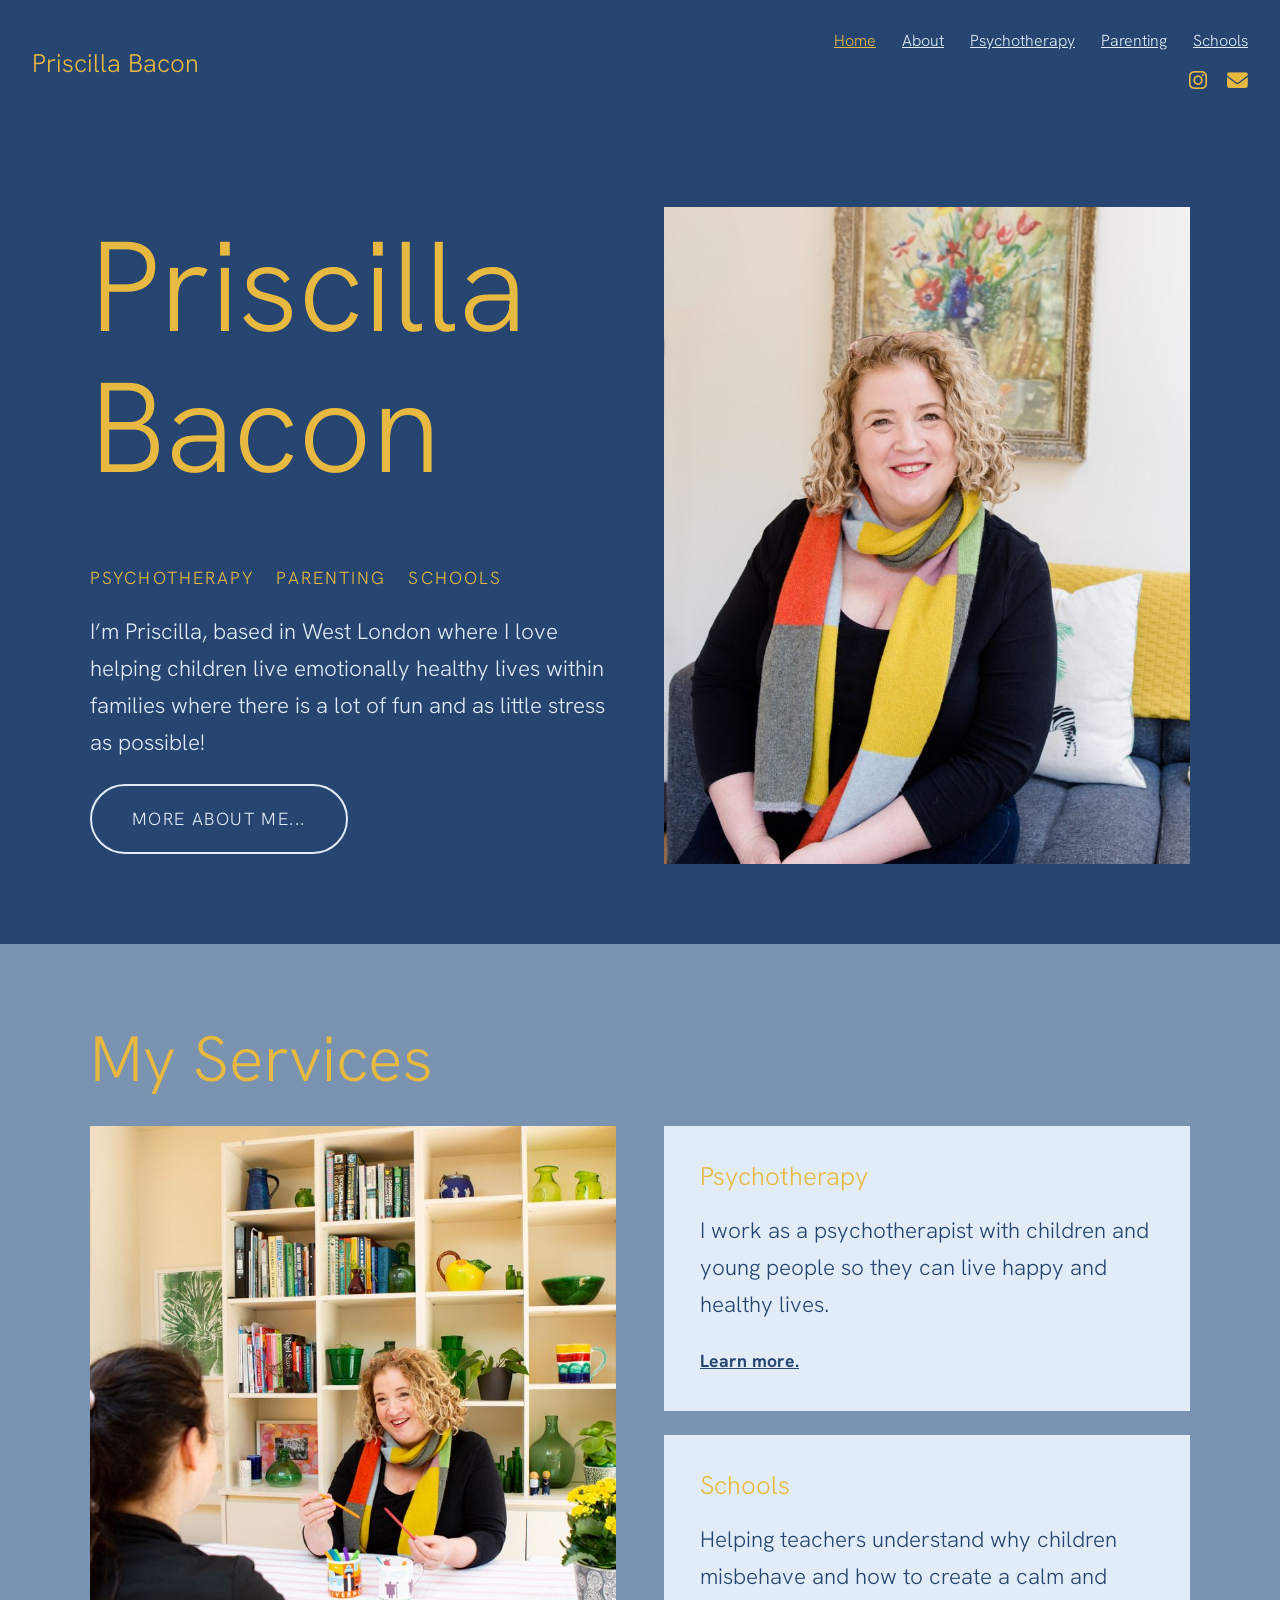
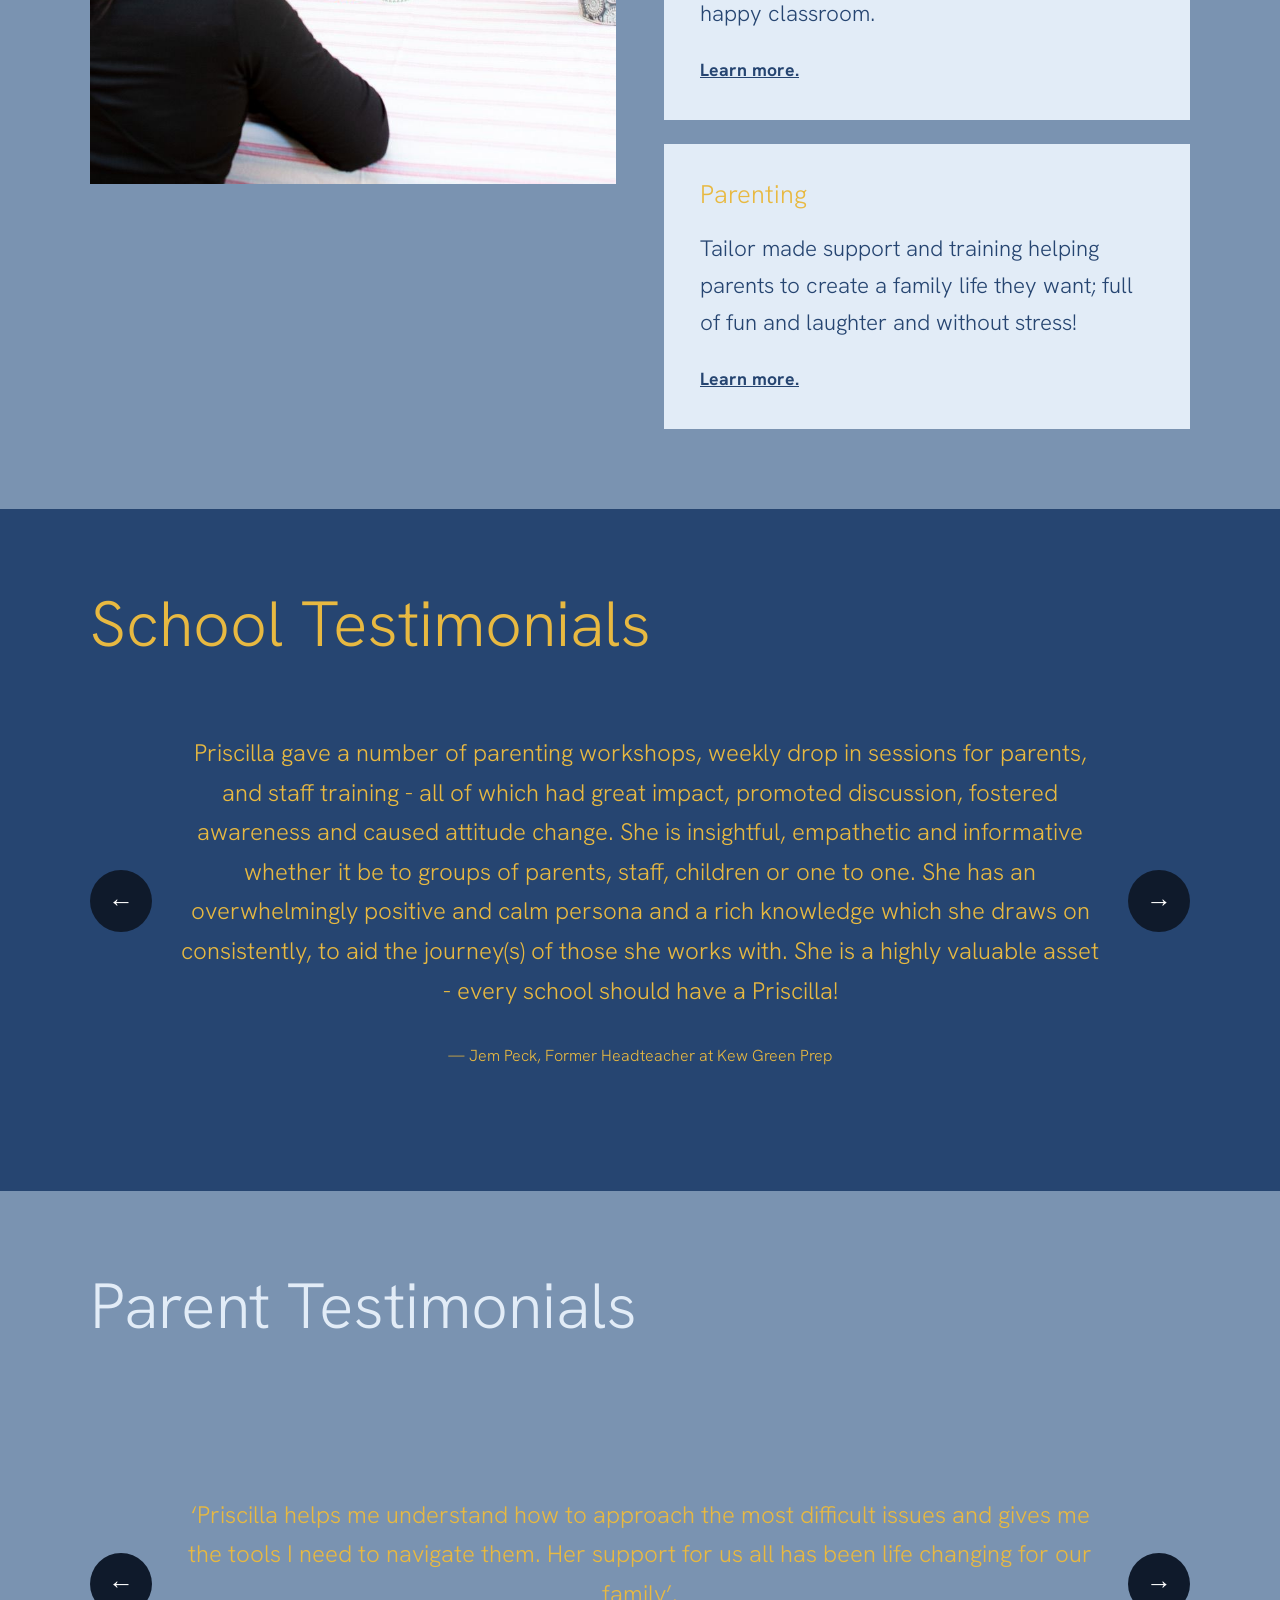
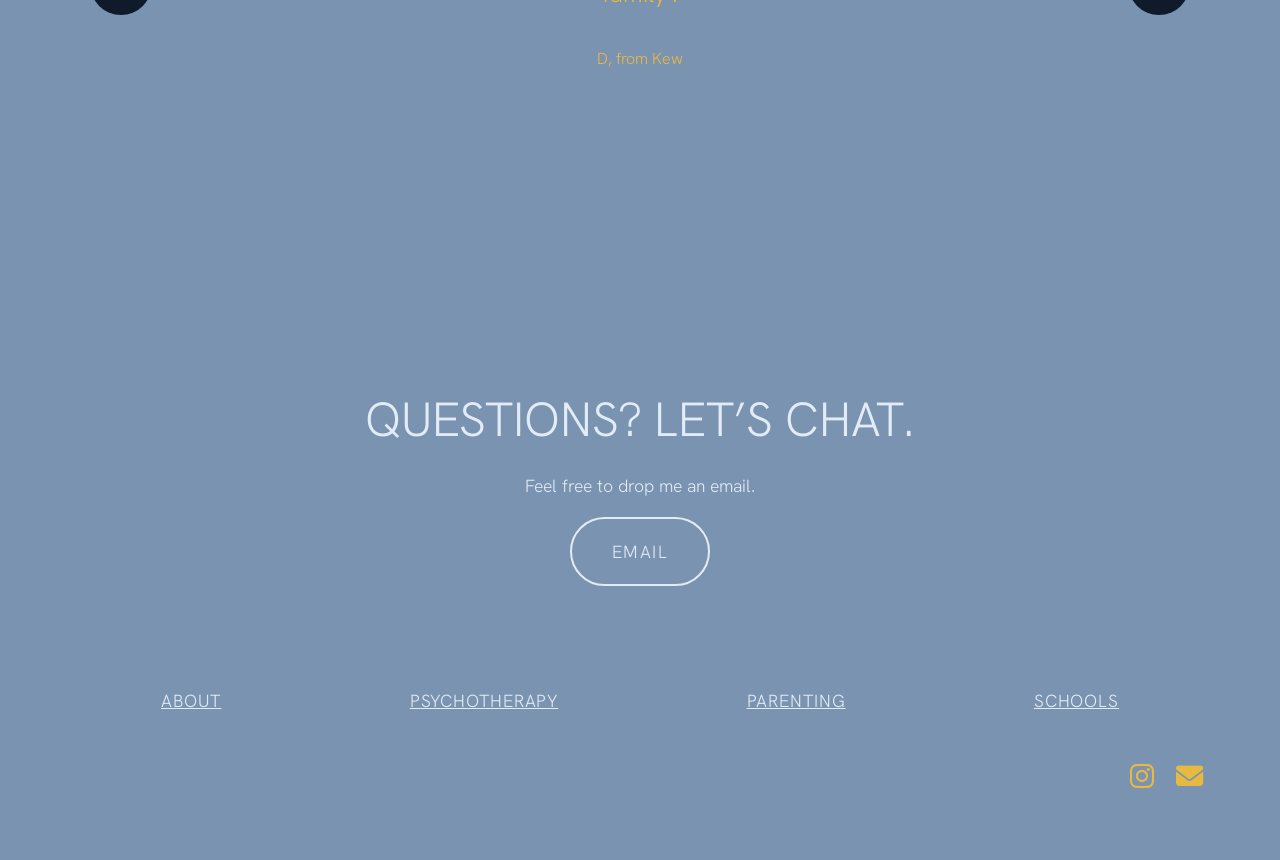
==== commit 5523c0b9: "Add files via upload" ====
--- a/index.html
+++ b/index.html
@@ -55,7 +55,7 @@
 <link rel="stylesheet" href="style.css">
 </head>
 <body>
-<header><a class="logo" href="index.html">Priscilla Bacon</a><nav><a class="active" href="index.html">Home</a><a href="about.html">About</a><a href="psychotherapy.html">Psychotherapy</a><a href="parenting.html">Parenting</a><a href="schools.html">Schools</a></nav></header>
+<header><a class="logo" href="index.html">Priscilla Bacon</a><div class="head-right"><nav><a class="active" href="index.html">Home</a><a href="about.html">About</a><a href="psychotherapy.html">Psychotherapy</a><a href="parenting.html">Parenting</a><a href="schools.html">Schools</a></nav><div class="head-social"><a href="https://www.instagram.com/passionate_about_parenting/" aria-label="Instagram" title="Instagram"><i class="fa-brands fa-instagram" aria-hidden="true"></i></a><a href="mailto:priscilla@priscillabacon.com" aria-label="Email" title="Email"><i class="fa-solid fa-envelope" aria-hidden="true"></i></a></div></div></header>
 <main>
 <section class="band navy"><div class="inner hero">
 <div><h1>Priscilla<br>Bacon</h1>
--- a/style.css
+++ b/style.css
@@ -10,8 +10,13 @@
 img{max-width:100%;height:auto;display:block}
 header{display:flex;justify-content:space-between;align-items:center;flex-wrap:wrap;gap:12px;padding:28px 32px;background:var(--navy)}
 .logo{font-size:1.6rem;text-decoration:none;color:var(--gold)}
-nav a{margin-left:26px;color:var(--pale);font-size:1rem}
+nav{display:flex;flex-wrap:wrap;justify-content:flex-end;column-gap:26px;row-gap:6px}
+nav a{color:var(--pale);font-size:1rem}
 nav a.active,nav a:hover{color:var(--gold)}
+.head-right{display:flex;flex-direction:column;align-items:flex-end;gap:10px}
+.head-social{display:flex;gap:20px}
+.head-social a{color:var(--gold);font-size:1.3rem;text-decoration:none;display:inline-block;transition:transform .15s}
+.head-social a:hover{transform:scale(1.12)}
 .band{padding:80px 6vw}
 .navy{background:var(--navy);color:var(--pale)}
 .slate{background:var(--slate);color:var(--pale)}
@@ -58,4 +63,4 @@
 .social{text-align:right;margin-top:40px}
 .social a{color:var(--gold);margin-left:22px;font-size:1.7rem;text-decoration:none;display:inline-block;transition:transform .15s}
 .social a:hover{transform:scale(1.12)}
-@media(max-width:800px){.hero,.feature{grid-template-columns:1fr}.feature.rev .box{order:0}.carousel{padding:0 10px 90px}.arrow{top:auto;bottom:0;transform:none}.arrow.prev{left:calc(50% - 75px)}.arrow.next{right:calc(50% - 75px)}.about-head:before{left:-20px;width:140px;height:140px}}
+@media(max-width:800px){.head-right{align-items:flex-start}nav{justify-content:flex-start}.hero,.feature{grid-template-columns:1fr}.feature.rev .box{order:0}.carousel{padding:0 10px 90px}.arrow{top:auto;bottom:0;transform:none}.arrow.prev{left:calc(50% - 75px)}.arrow.next{right:calc(50% - 75px)}.about-head:before{left:-20px;width:140px;height:140px}}
